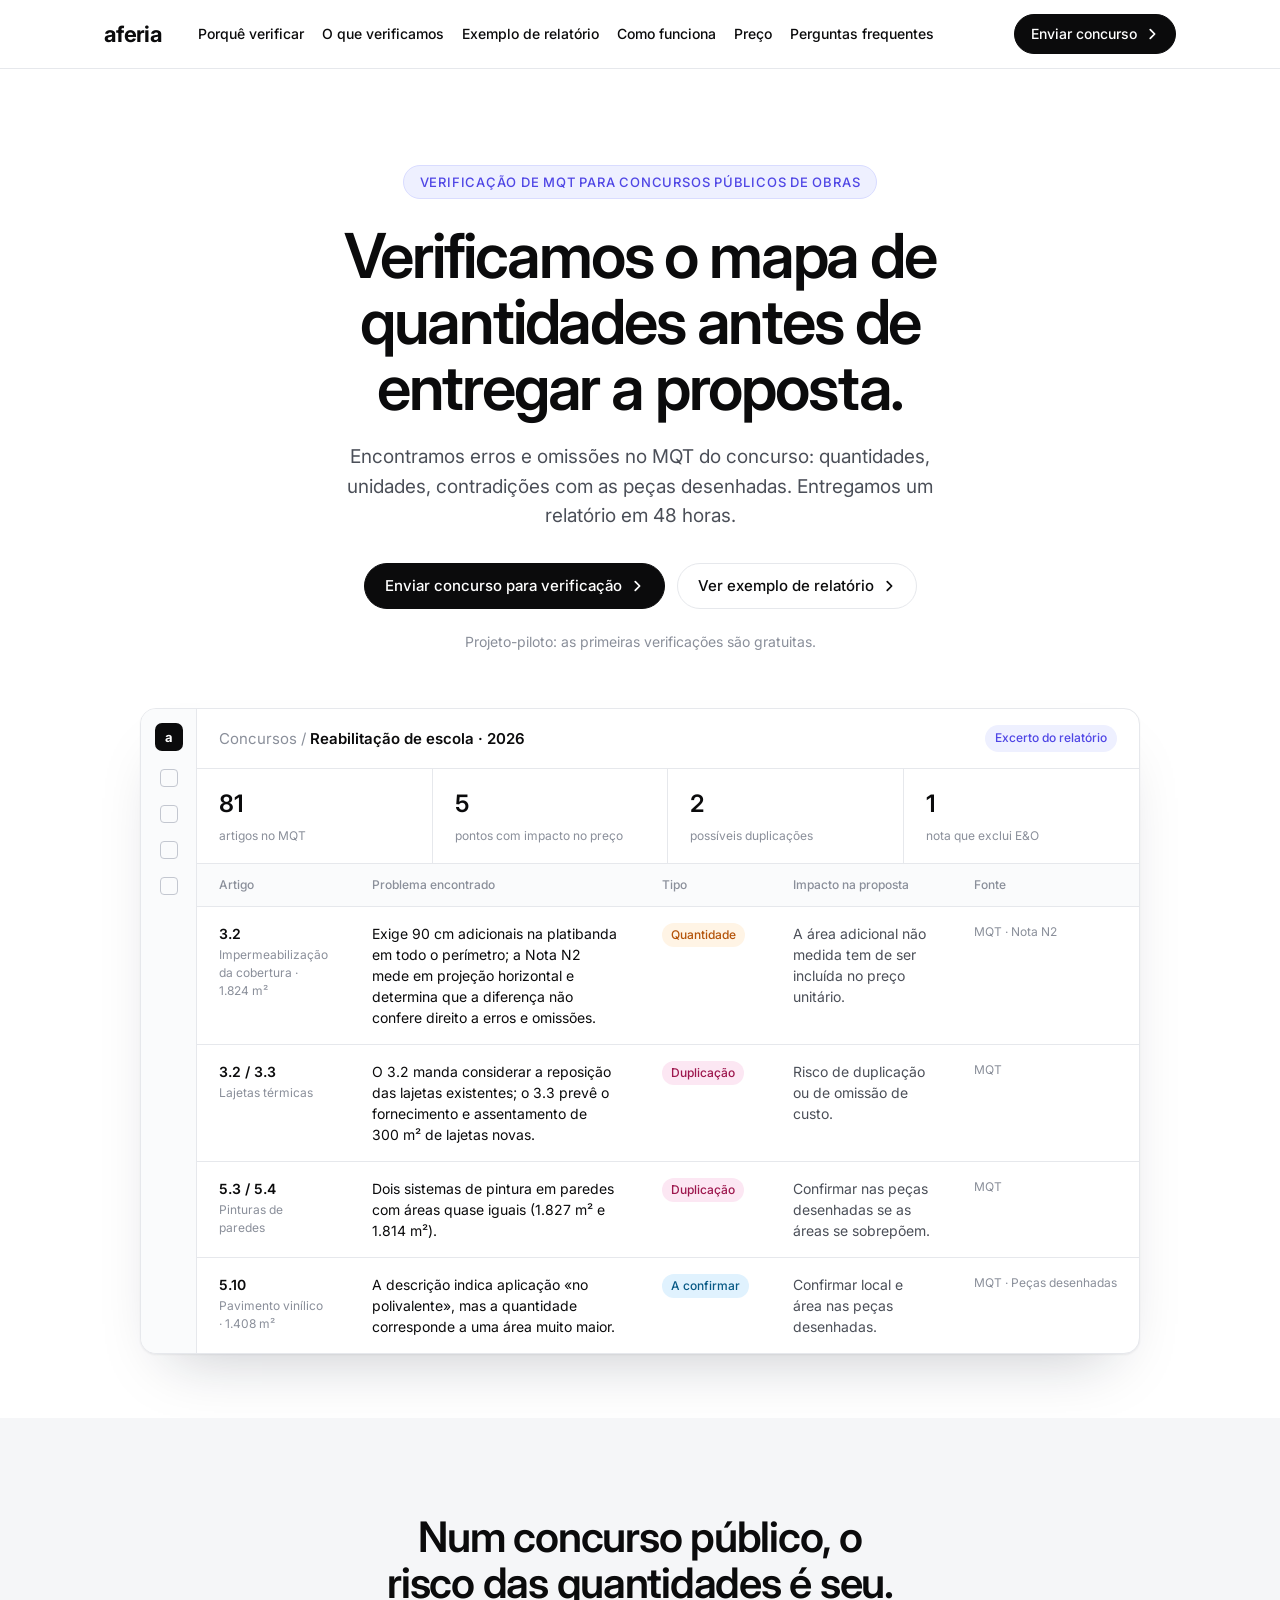
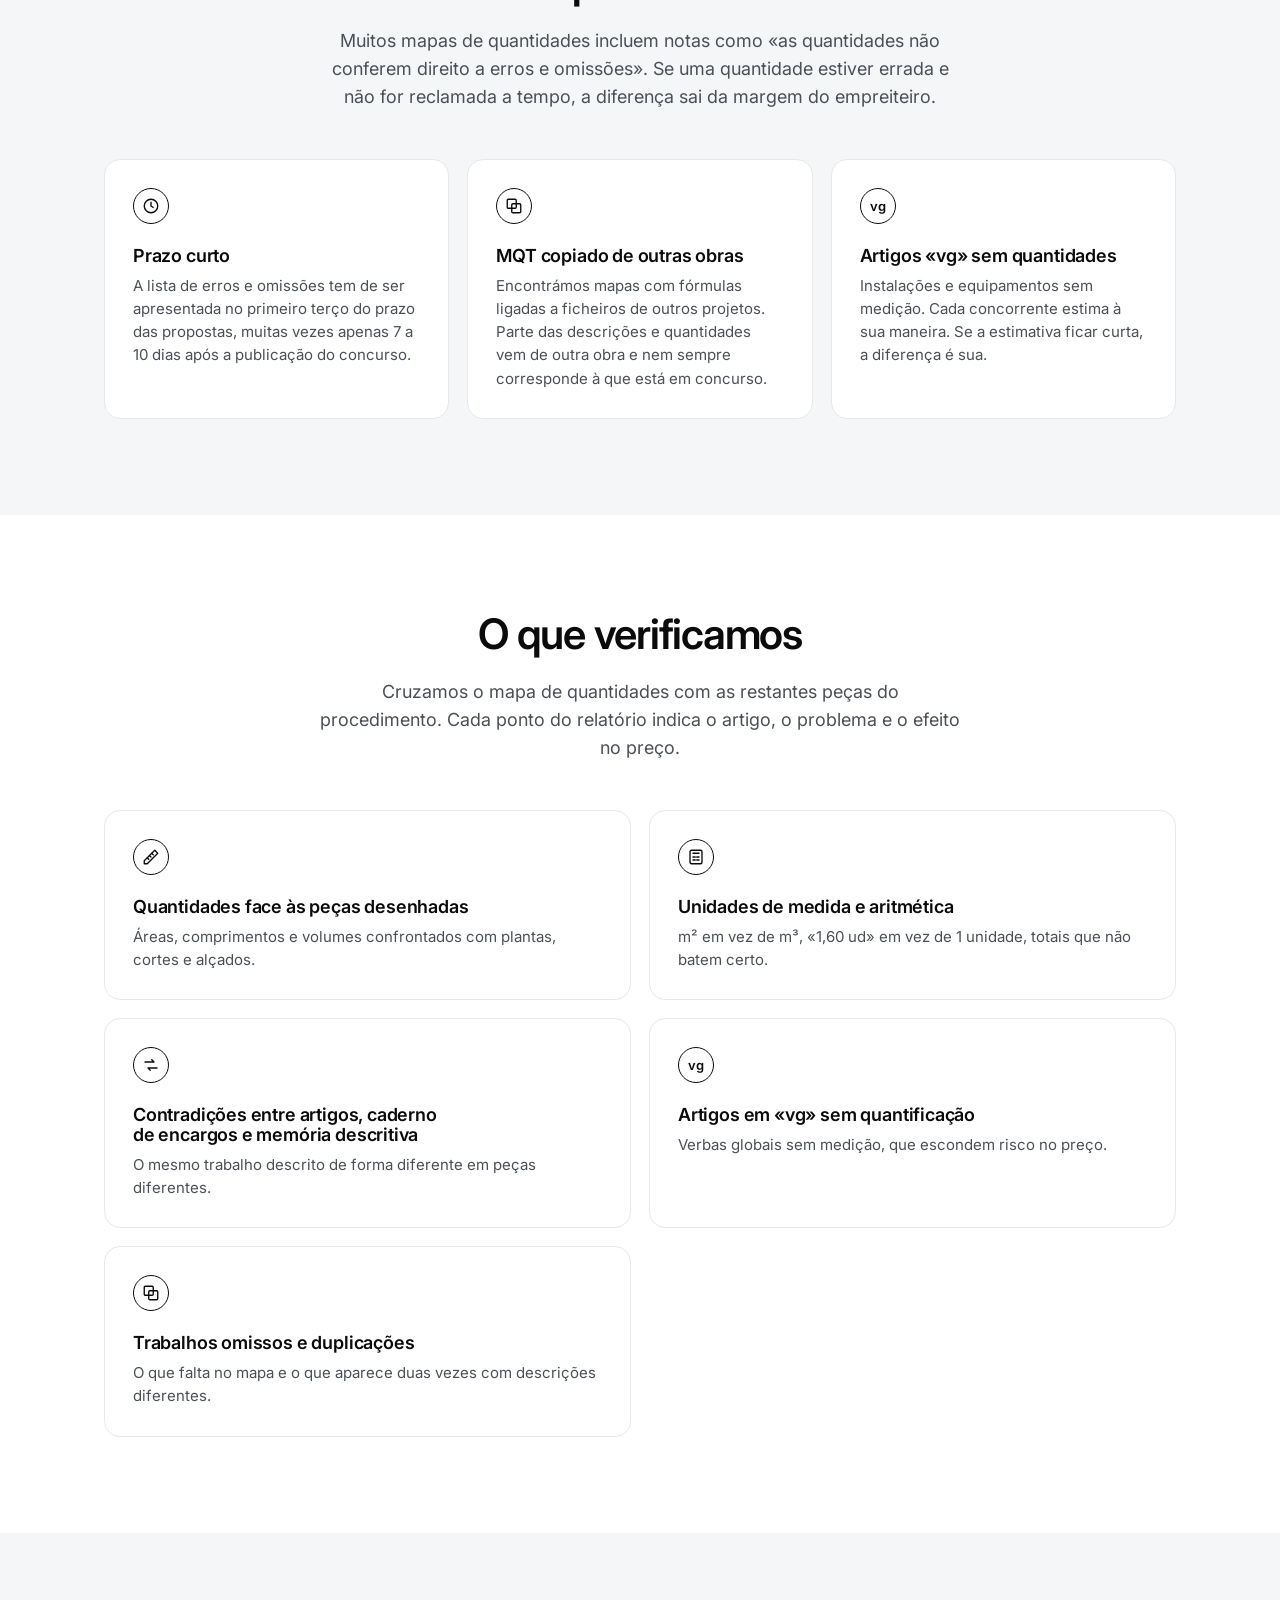
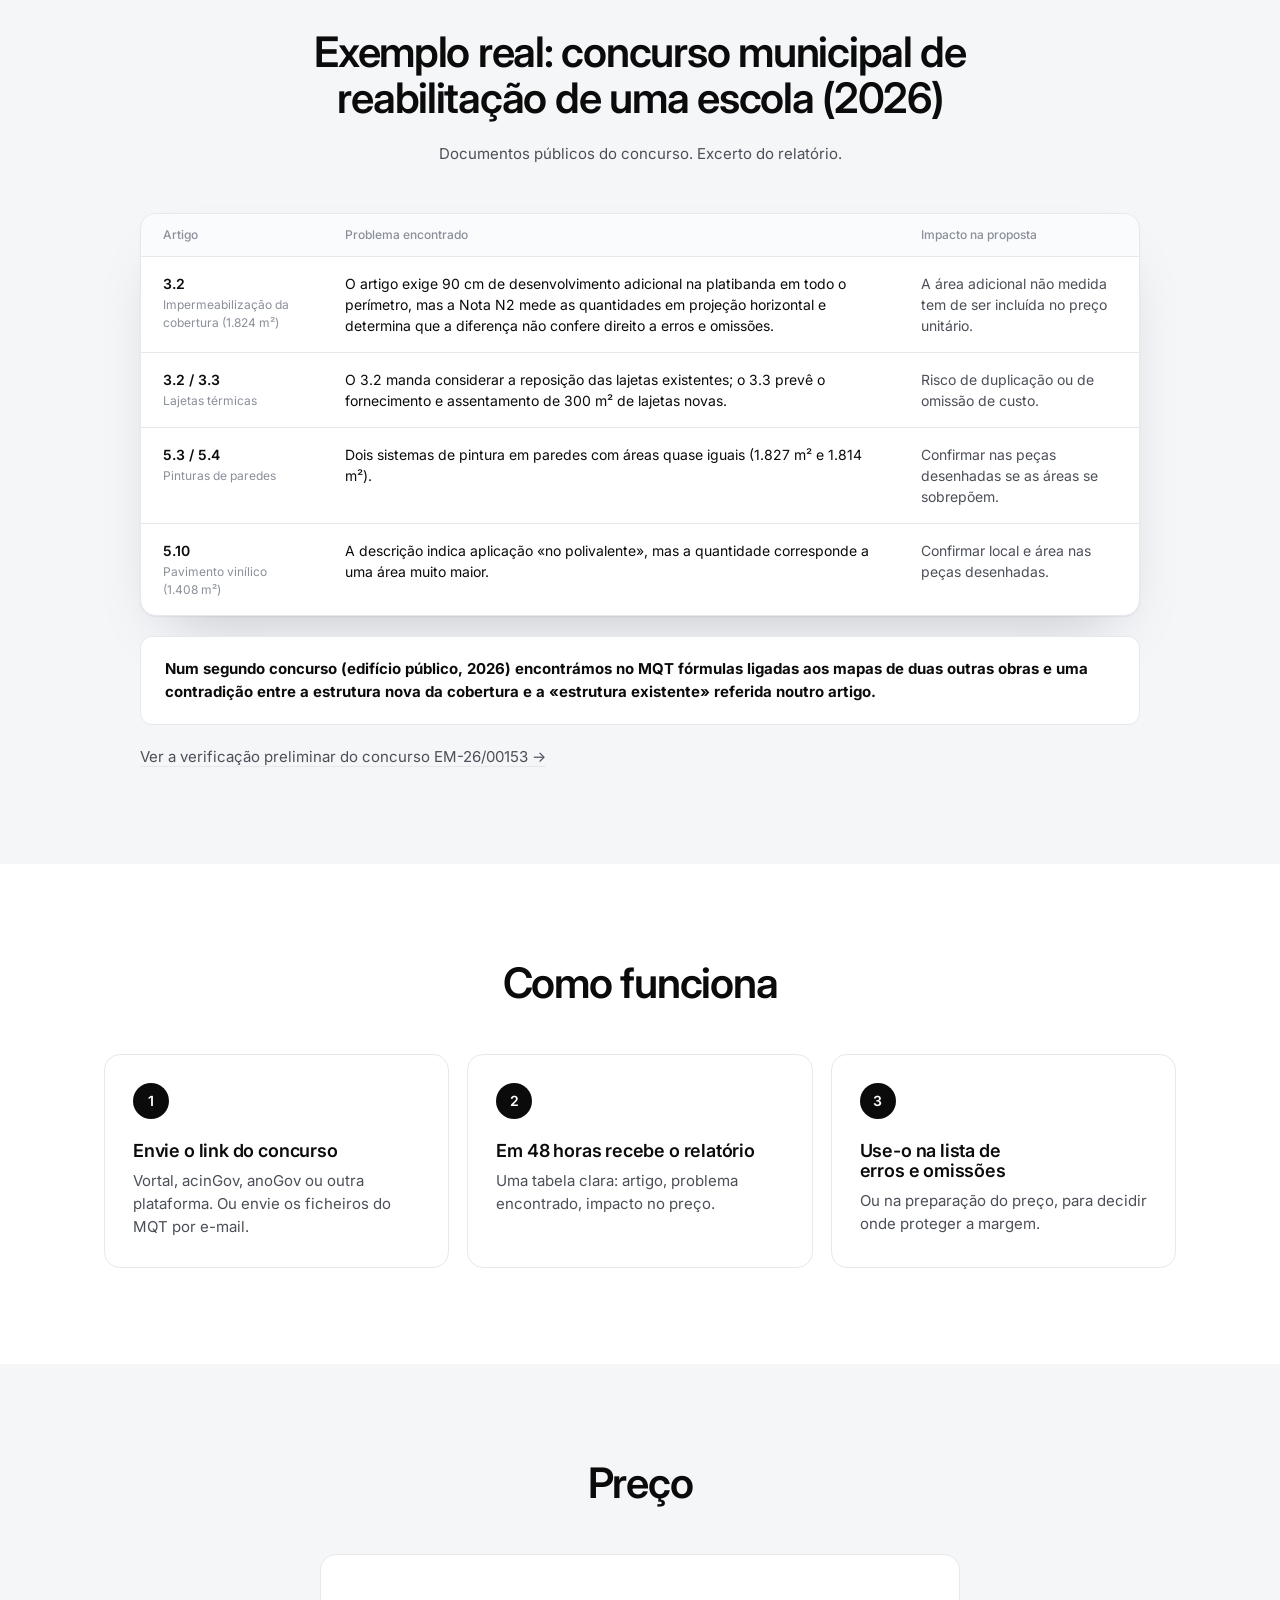
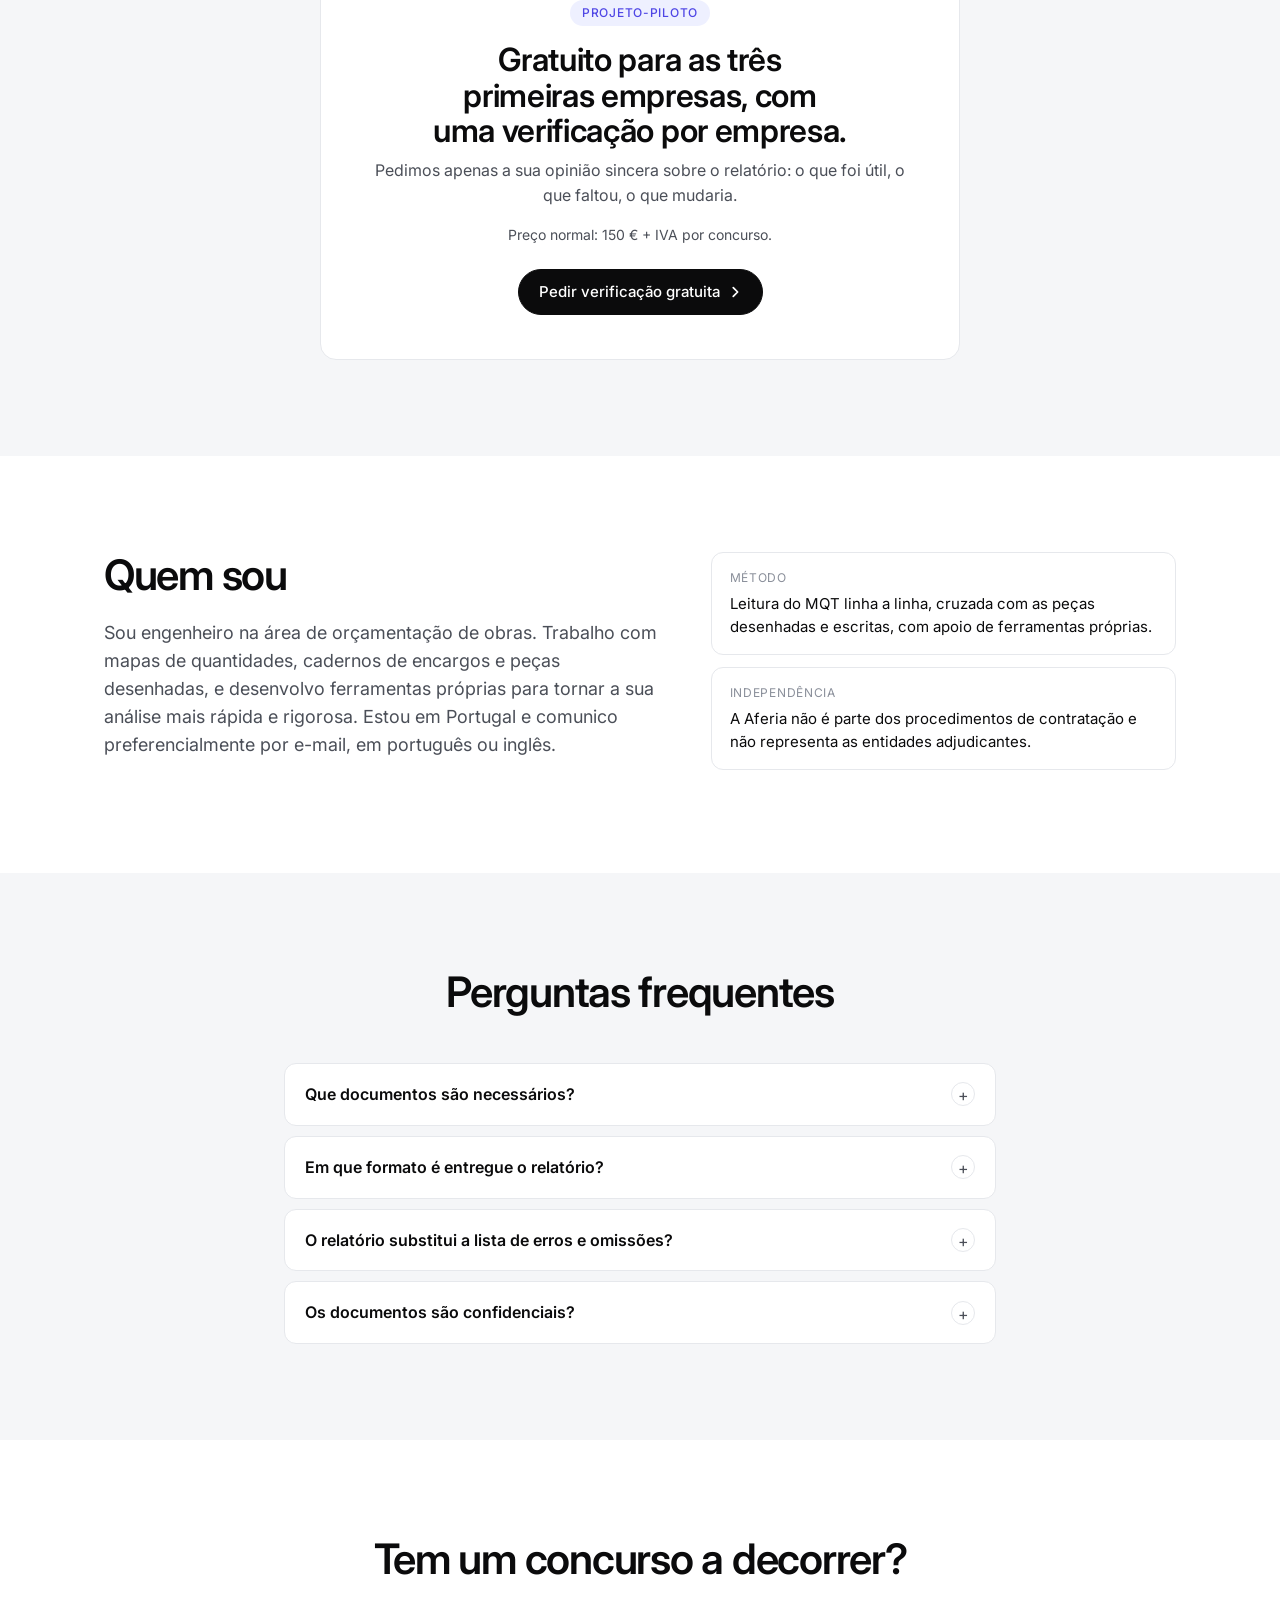
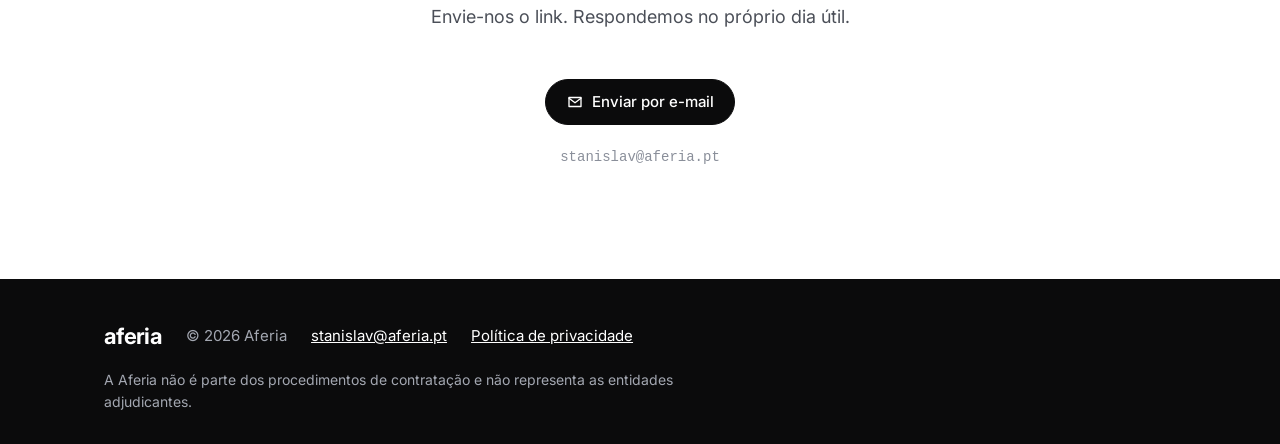
==== index.html @ f6d004cd "«Quem sou»: texto na primeira pessoa, cartão «Comunicação» removido Co-Authored-By: Claude Fable 5.1" ====
<!DOCTYPE html>
<html lang="pt-PT">
<head>
  <meta charset="utf-8">
  <meta name="viewport" content="width=device-width, initial-scale=1">
  <title>Aferia — Verificação do mapa de quantidades em concursos públicos</title>
  <meta name="description" content="Verificamos o mapa de quantidades (MQT) de concursos públicos de obras antes da entrega da proposta. Erros e omissões, unidades, contradições com as peças desenhadas. Relatório em 48 horas.">
  <link rel="canonical" href="https://aferia.pt/">

  <meta property="og:type" content="website">
  <meta property="og:locale" content="pt_PT">
  <meta property="og:site_name" content="Aferia">
  <meta property="og:url" content="https://aferia.pt/">
  <meta property="og:title" content="Verificamos o mapa de quantidades antes de entregar a proposta">
  <meta property="og:description" content="Erros e omissões no MQT do concurso: quantidades, unidades, contradições com as peças desenhadas. Relatório em 48 horas.">
  <meta property="og:image" content="https://aferia.pt/assets/og.png">
  <meta property="og:image:width" content="1200">
  <meta property="og:image:height" content="630">
  <meta name="twitter:card" content="summary_large_image">

  <meta name="theme-color" content="#ffffff">
  <link rel="icon" href="/assets/favicon.svg" type="image/svg+xml">
  <link rel="apple-touch-icon" href="/assets/apple-touch-icon.png">

  <link rel="preconnect" href="https://fonts.googleapis.com">
  <link rel="preconnect" href="https://fonts.gstatic.com" crossorigin>
  <link rel="stylesheet" href="https://fonts.googleapis.com/css2?family=Inter:wght@400;500;600;700&display=swap">
  <link rel="stylesheet" href="/assets/styles.css">

  <script type="application/ld+json">
  {
    "@context": "https://schema.org",
    "@type": "ProfessionalService",
    "name": "Aferia",
    "url": "https://aferia.pt/",
    "email": "stanislav@aferia.pt",
    "description": "Verificação de mapas de quantidades (MQT) em concursos públicos de obras: erros e omissões, unidades, contradições com as peças desenhadas.",
    "areaServed": { "@type": "Country", "name": "Portugal" },
    "availableLanguage": ["pt-PT", "en"],
    "serviceType": "Verificação de mapas de quantidades para concursos públicos",
    "knowsAbout": ["Mapa de quantidades de trabalho", "Erros e omissões", "Concursos públicos de obras", "Orçamentação de obras"]
  }
  </script>
</head>
<body>
  <a class="skip-link" href="#conteudo">Saltar para o conteúdo</a>

  <!-- ========================================================= Header -->
  <header class="header">
    <div class="container header__inner">
      <a class="brand" href="/" aria-label="Aferia, página inicial">aferia</a>

      <nav class="nav" aria-label="Navegação principal">
        <a href="#problema">Porquê verificar</a>
        <a href="#verificamos">O que verificamos</a>
        <a href="#exemplo">Exemplo de relatório</a>
        <a href="#como-funciona">Como funciona</a>
        <a href="#preco">Preço</a>
        <a href="#faq">Perguntas frequentes</a>
      </nav>

      <div class="header__spacer"></div>

      <a class="pill pill--dark pill--sm pill--header" href="#contacto">Enviar concurso
        <svg viewBox="0 0 16 16" fill="none" stroke="currentColor" stroke-width="2" stroke-linecap="round" stroke-linejoin="round" aria-hidden="true"><path d="M6 3l5 5-5 5"/></svg>
      </a>
      <button class="nav-toggle" type="button" aria-expanded="false" aria-controls="mobile-menu" aria-label="Abrir menu">
        <svg class="icon-menu" viewBox="0 0 24 24" fill="none" stroke="currentColor" stroke-width="2" stroke-linecap="round" aria-hidden="true"><path d="M4 7h16M4 12h16M4 17h16"/></svg>
        <svg class="icon-close" viewBox="0 0 24 24" fill="none" stroke="currentColor" stroke-width="2" stroke-linecap="round" aria-hidden="true"><path d="M6 6l12 12M18 6L6 18"/></svg>
      </button>
    </div>

    <div class="mobile-menu" id="mobile-menu" hidden>
      <div class="container">
        <ul>
          <li><a href="#problema">Porquê verificar</a></li>
          <li><a href="#verificamos">O que verificamos</a></li>
          <li><a href="#exemplo">Exemplo de relatório</a></li>
          <li><a href="#como-funciona">Como funciona</a></li>
          <li><a href="#preco">Preço</a></li>
          <li><a href="#faq">Perguntas frequentes</a></li>
        </ul>
        <a class="pill pill--dark" href="#contacto">Enviar concurso</a>
      </div>
    </div>
  </header>

  <main id="conteudo">

    <!-- ========================================================= Hero -->
    <section class="hero">
      <div class="container">
        <span class="eyebrow">Verificação de MQT para concursos públicos de obras</span>
        <h1>Verificamos o mapa de quantidades antes de entregar a proposta.</h1>
        <p class="lead">Encontramos erros e omissões no MQT do concurso: quantidades, unidades, contradições com as peças desenhadas. Entregamos um relatório em 48 horas.</p>

        <div class="ctas ctas--center">
          <a class="pill pill--dark" href="mailto:stanislav@aferia.pt?subject=Verifica%C3%A7%C3%A3o%20de%20MQT&amp;body=Link%20do%20concurso%3A%20%0D%0APlataforma%3A%20%0D%0APrazo%20das%20propostas%3A%20">Enviar concurso para verificação
            <svg viewBox="0 0 16 16" fill="none" stroke="currentColor" stroke-width="2" stroke-linecap="round" stroke-linejoin="round" aria-hidden="true"><path d="M6 3l5 5-5 5"/></svg>
          </a>
          <a class="pill" href="#exemplo">Ver exemplo de relatório
            <svg viewBox="0 0 16 16" fill="none" stroke="currentColor" stroke-width="2" stroke-linecap="round" stroke-linejoin="round" aria-hidden="true"><path d="M6 3l5 5-5 5"/></svg>
          </a>
        </div>
        <p class="hero__note">Projeto-piloto: as primeiras verificações são gratuitas.</p>

        <figure class="shot" aria-label="Excerto de um relatório de verificação">
          <div class="app">
            <div class="app__side" aria-hidden="true"><span class="v">a</span><i></i><i></i><i></i><i></i></div>
            <div class="app__main">
              <div class="app__top">
                <span class="crumb">Concursos / <b>Reabilitação de escola · 2026</b></span>
                <span class="chip">Excerto do relatório</span>
              </div>
              <div class="kpis">
                <div><b>81</b><span>artigos no MQT</span></div>
                <div><b>5</b><span>pontos com impacto no preço</span></div>
                <div><b>2</b><span>possíveis duplicações</span></div>
                <div><b>1</b><span>nota que exclui E&amp;O</span></div>
              </div>
              <table class="findings">
                <thead>
                  <tr><th scope="col">Artigo</th><th scope="col">Problema encontrado</th><th scope="col">Tipo</th><th scope="col">Impacto na proposta</th><th scope="col">Fonte</th></tr>
                </thead>
                <tbody>
                  <tr>
                    <td class="art" data-label="Artigo">3.2<small>Impermeabilização da cobertura · 1.824 m²</small></td>
                    <td data-label="Problema encontrado">Exige 90 cm adicionais na platibanda em todo o perímetro; a Nota N2 mede em projeção horizontal e determina que a diferença não confere direito a erros e omissões.</td>
                    <td data-label="Tipo"><span class="tag">Quantidade</span></td>
                    <td class="impact" data-label="Impacto na proposta">A área adicional não medida tem de ser incluída no preço unitário.</td>
                    <td class="src" data-label="Fonte">MQT · Nota N2</td>
                  </tr>
                  <tr>
                    <td class="art" data-label="Artigo">3.2 / 3.3<small>Lajetas térmicas</small></td>
                    <td data-label="Problema encontrado">O 3.2 manda considerar a reposição das lajetas existentes; o 3.3 prevê o fornecimento e assentamento de 300 m² de lajetas novas.</td>
                    <td data-label="Tipo"><span class="tag tag--dup">Duplicação</span></td>
                    <td class="impact" data-label="Impacto na proposta">Risco de duplicação ou de omissão de custo.</td>
                    <td class="src" data-label="Fonte">MQT</td>
                  </tr>
                  <tr>
                    <td class="art" data-label="Artigo">5.3 / 5.4<small>Pinturas de paredes</small></td>
                    <td data-label="Problema encontrado">Dois sistemas de pintura em paredes com áreas quase iguais (1.827 m² e 1.814 m²).</td>
                    <td data-label="Tipo"><span class="tag tag--dup">Duplicação</span></td>
                    <td class="impact" data-label="Impacto na proposta">Confirmar nas peças desenhadas se as áreas se sobrepõem.</td>
                    <td class="src" data-label="Fonte">MQT</td>
                  </tr>
                  <tr>
                    <td class="art" data-label="Artigo">5.10<small>Pavimento vinílico · 1.408 m²</small></td>
                    <td data-label="Problema encontrado">A descrição indica aplicação «no polivalente», mas a quantidade corresponde a uma área muito maior.</td>
                    <td data-label="Tipo"><span class="tag tag--chk">A confirmar</span></td>
                    <td class="impact" data-label="Impacto na proposta">Confirmar local e área nas peças desenhadas.</td>
                    <td class="src" data-label="Fonte">MQT · Peças desenhadas</td>
                  </tr>
                </tbody>
              </table>
            </div>
          </div>
        </figure>
      </div>
    </section>

    <!-- ========================================================= Problema -->
    <section class="section section--grey" id="problema">
      <div class="container">
        <div class="section__head">
          <h2>Num concurso público, o risco das quantidades é seu.</h2>
          <p class="lead">Muitos mapas de quantidades incluem notas como «as quantidades não conferem direito a erros e omissões». Se uma quantidade estiver errada e não for reclamada a tempo, a diferença sai da margem do empreiteiro.</p>
        </div>

        <div class="cards cards--3">
          <article class="card">
            <div class="card__icon" aria-hidden="true"><svg viewBox="0 0 24 24" fill="none" stroke="currentColor" stroke-width="1.8" stroke-linecap="round" stroke-linejoin="round"><circle cx="12" cy="12" r="9"/><path d="M12 7v5l3 2"/></svg></div>
            <h3>Prazo curto</h3>
            <p>A lista de erros e omissões tem de ser apresentada no primeiro terço do prazo das propostas, muitas vezes apenas 7 a 10 dias após a publicação do concurso.</p>
          </article>
          <article class="card">
            <div class="card__icon" aria-hidden="true"><svg viewBox="0 0 24 24" fill="none" stroke="currentColor" stroke-width="1.8" stroke-linecap="round" stroke-linejoin="round"><rect x="3" y="3" width="12" height="12" rx="1.5"/><rect x="9" y="9" width="12" height="12" rx="1.5"/></svg></div>
            <h3>MQT copiado de outras obras</h3>
            <p>Encontrámos mapas com fórmulas ligadas a ficheiros de outros projetos. Parte das descrições e quantidades vem de outra obra e nem sempre corresponde à que está em concurso.</p>
          </article>
          <article class="card">
            <div class="card__icon" aria-hidden="true">vg</div>
            <h3>Artigos «vg» sem quantidades</h3>
            <p>Instalações e equipamentos sem medição. Cada concorrente estima à sua maneira. Se a estimativa ficar curta, a diferença é sua.</p>
          </article>
        </div>
      </div>
    </section>

    <!-- ========================================================= O que verificamos -->
    <section class="section" id="verificamos">
      <div class="container">
        <div class="section__head">
          <h2>O que verificamos</h2>
          <p class="lead">Cruzamos o mapa de quantidades com as restantes peças do procedimento. Cada ponto do relatório indica o artigo, o problema e o efeito no preço.</p>
        </div>

        <div class="cards cards--2">
          <article class="card">
            <div class="card__icon" aria-hidden="true"><svg viewBox="0 0 24 24" fill="none" stroke="currentColor" stroke-width="1.8" stroke-linecap="round" stroke-linejoin="round"><path d="M3 17 17 3l4 4L7 21H3z"/><path d="m7 13 2 2M10 10l2 2M13 7l2 2"/></svg></div>
            <h3>Quantidades face às peças desenhadas</h3>
            <p>Áreas, comprimentos e volumes confrontados com plantas, cortes e alçados.</p>
          </article>
          <article class="card">
            <div class="card__icon" aria-hidden="true"><svg viewBox="0 0 24 24" fill="none" stroke="currentColor" stroke-width="1.8" stroke-linecap="round" stroke-linejoin="round"><rect x="4" y="3" width="16" height="18" rx="2"/><path d="M8 7h8M8 12h3M13 12h3M8 16h3M13 16h3"/></svg></div>
            <h3>Unidades de medida e aritmética</h3>
            <p>m² em vez de m³, «1,60 ud» em vez de 1 unidade, totais que não batem certo.</p>
          </article>
          <article class="card">
            <div class="card__icon" aria-hidden="true"><svg viewBox="0 0 24 24" fill="none" stroke="currentColor" stroke-width="1.8" stroke-linecap="round" stroke-linejoin="round"><path d="M4 8h12l-3-3M20 16H8l3 3"/></svg></div>
            <h3>Contradições entre artigos, caderno de encargos e memória descritiva</h3>
            <p>O mesmo trabalho descrito de forma diferente em peças diferentes.</p>
          </article>
          <article class="card">
            <div class="card__icon" aria-hidden="true">vg</div>
            <h3>Artigos em «vg» sem quantificação</h3>
            <p>Verbas globais sem medição, que escondem risco no preço.</p>
          </article>
          <article class="card">
            <div class="card__icon" aria-hidden="true"><svg viewBox="0 0 24 24" fill="none" stroke="currentColor" stroke-width="1.8" stroke-linecap="round" stroke-linejoin="round"><rect x="3" y="3" width="12" height="12" rx="1.5"/><rect x="9" y="9" width="12" height="12" rx="1.5"/></svg></div>
            <h3>Trabalhos omissos e duplicações</h3>
            <p>O que falta no mapa e o que aparece duas vezes com descrições diferentes.</p>
          </article>
        </div>
      </div>
    </section>

    <!-- ========================================================= Exemplo -->
    <section class="section section--grey" id="exemplo">
      <div class="container">
        <div class="section__head">
          <h2>Exemplo real: concurso municipal de reabilitação de uma escola (2026)</h2>
          <p class="small muted">Documentos públicos do concurso. Excerto do relatório.</p>
        </div>

        <div class="shot shot--plain">
          <table class="findings">
            <thead>
              <tr>
                <th scope="col">Artigo</th>
                <th scope="col">Problema encontrado</th>
                <th scope="col">Impacto na proposta</th>
              </tr>
            </thead>
            <tbody>
              <tr>
                <td class="art" data-label="Artigo">3.2<small>Impermeabilização da cobertura (1.824 m²)</small></td>
                <td data-label="Problema encontrado">O artigo exige 90 cm de desenvolvimento adicional na platibanda em todo o perímetro, mas a Nota N2 mede as quantidades em projeção horizontal e determina que a diferença não confere direito a erros e omissões.</td>
                <td class="impact" data-label="Impacto na proposta">A área adicional não medida tem de ser incluída no preço unitário.</td>
              </tr>
              <tr>
                <td class="art" data-label="Artigo">3.2 / 3.3<small>Lajetas térmicas</small></td>
                <td data-label="Problema encontrado">O 3.2 manda considerar a reposição das lajetas existentes; o 3.3 prevê o fornecimento e assentamento de 300 m² de lajetas novas.</td>
                <td class="impact" data-label="Impacto na proposta">Risco de duplicação ou de omissão de custo.</td>
              </tr>
              <tr>
                <td class="art" data-label="Artigo">5.3 / 5.4<small>Pinturas de paredes</small></td>
                <td data-label="Problema encontrado">Dois sistemas de pintura em paredes com áreas quase iguais (1.827 m² e 1.814 m²).</td>
                <td class="impact" data-label="Impacto na proposta">Confirmar nas peças desenhadas se as áreas se sobrepõem.</td>
              </tr>
              <tr>
                <td class="art" data-label="Artigo">5.10<small>Pavimento vinílico (1.408 m²)</small></td>
                <td data-label="Problema encontrado">A descrição indica aplicação «no polivalente», mas a quantidade corresponde a uma área muito maior.</td>
                <td class="impact" data-label="Impacto na proposta">Confirmar local e área nas peças desenhadas.</td>
              </tr>
            </tbody>
          </table>
        </div>

        <div class="callout">
          <p><b>Num segundo concurso (edifício público, 2026) encontrámos no MQT fórmulas ligadas aos mapas de duas outras obras e uma contradição entre a estrutura nova da cobertura e a «estrutura existente» referida noutro artigo.</b></p>
        </div>
        <p class="exemplo__more"><a href="/concursos/casal-de-cotao/">Ver a verificação preliminar do concurso EM-26/00153 →</a></p>
      </div>
    </section>

    <!-- ========================================================= Como funciona -->
    <section class="section" id="como-funciona">
      <div class="container">
        <div class="section__head">
          <h2>Como funciona</h2>
        </div>

        <ol class="cards cards--3" style="list-style:none;margin:0;padding:0">
          <li class="card">
            <span class="card__num">1</span>
            <h3>Envie o link do concurso</h3>
            <p>Vortal, acinGov, anoGov ou outra plataforma. Ou envie os ficheiros do MQT por e-mail.</p>
          </li>
          <li class="card">
            <span class="card__num">2</span>
            <h3>Em 48 horas recebe o relatório</h3>
            <p>Uma tabela clara: artigo, problema encontrado, impacto no preço.</p>
          </li>
          <li class="card">
            <span class="card__num">3</span>
            <h3>Use-o na lista de erros e omissões</h3>
            <p>Ou na preparação do preço, para decidir onde proteger a margem.</p>
          </li>
        </ol>
      </div>
    </section>

    <!-- ========================================================= Preço -->
    <section class="section section--grey" id="preco">
      <div class="container">
        <div class="section__head">
          <h2>Preço</h2>
        </div>

        <div class="price">
          <span class="price__badge">Projeto-piloto</span>
          <h3>Gratuito para as três primeiras empresas, com uma verificação por empresa.</h3>
          <p>Pedimos apenas a sua opinião sincera sobre o relatório: o que foi útil, o que faltou, o que mudaria.</p>
          <p class="fine">Preço normal: 150 € + IVA por concurso.</p>
          <div class="ctas ctas--center">
            <a class="pill pill--dark" href="mailto:stanislav@aferia.pt?subject=Verifica%C3%A7%C3%A3o%20de%20MQT%20%E2%80%94%20projeto-piloto">Pedir verificação gratuita
              <svg viewBox="0 0 16 16" fill="none" stroke="currentColor" stroke-width="2" stroke-linecap="round" stroke-linejoin="round" aria-hidden="true"><path d="M6 3l5 5-5 5"/></svg>
            </a>
          </div>
        </div>
      </div>
    </section>

    <!-- ========================================================= Quem sou -->
    <section class="section" id="quem-somos">
      <div class="container about">
        <div>
          <h2>Quem sou</h2>
          <p class="lead">Sou engenheiro na área de orçamentação de obras. Trabalho com mapas de quantidades, cadernos de encargos e peças desenhadas, e desenvolvo ferramentas próprias para tornar a sua análise mais rápida e rigorosa. Estou em Portugal e comunico preferencialmente por e-mail, em português ou inglês.</p>
        </div>
        <div class="about__facts">
          <div class="fact">
            <span class="fact__label">Método</span>
            <p>Leitura do MQT linha a linha, cruzada com as peças desenhadas e escritas, com apoio de ferramentas próprias.</p>
          </div>
          <div class="fact">
            <span class="fact__label">Independência</span>
            <p>A Aferia não é parte dos procedimentos de contratação e não representa as entidades adjudicantes.</p>
          </div>
        </div>
      </div>
    </section>

    <!-- ========================================================= FAQ -->
    <section class="section section--grey" id="faq">
      <div class="container container--narrow">
        <div class="section__head">
          <h2>Perguntas frequentes</h2>
        </div>

        <div class="faq">
          <details>
            <summary>Que documentos são necessários?</summary>
            <div><p>Basta o link do concurso na plataforma (Vortal, acinGov, anoGov ou outra). Se preferir, envie os ficheiros: o mapa de quantidades e, sempre que possível, as peças desenhadas, o caderno de encargos e a memória descritiva.</p></div>
          </details>
          <details>
            <summary>Em que formato é entregue o relatório?</summary>
            <div><p>Uma tabela com três colunas (artigo, problema encontrado, impacto na proposta), enviada por e-mail. Pode ser usada diretamente na preparação da lista de erros e omissões.</p></div>
          </details>
          <details>
            <summary>O relatório substitui a lista de erros e omissões?</summary>
            <div><p>Não. O relatório identifica os pontos a reclamar e o seu efeito no preço. A redação e a apresentação da lista na plataforma, dentro do prazo do Programa do Concurso, continuam a cargo do concorrente.</p></div>
          </details>
          <details>
            <summary>Os documentos são confidenciais?</summary>
            <div><p>Os ficheiros e as mensagens recebidas são usados apenas para a análise pedida e não são partilhados com terceiros. Os detalhes estão na <a href="/privacidade/">política de privacidade</a>.</p></div>
          </details>
        </div>
      </div>
    </section>

    <!-- ========================================================= Contacto -->
    <section class="section contact" id="contacto">
      <div class="container">
        <div class="section__head">
          <h2>Tem um concurso a decorrer?</h2>
          <p class="lead">Envie-nos o link. Respondemos no próprio dia útil.</p>
        </div>

        <div class="ctas ctas--center">
          <a class="pill pill--dark" href="mailto:stanislav@aferia.pt?subject=Verifica%C3%A7%C3%A3o%20de%20MQT">
            <svg viewBox="0 0 24 24" fill="none" stroke="currentColor" stroke-width="1.8" stroke-linecap="round" stroke-linejoin="round" aria-hidden="true" style="width:18px;height:18px"><path d="M4 6h16v12H4z"/><path d="m4 7 8 6 8-6"/></svg>
            Enviar por e-mail
          </a>
        </div>
        <p class="contact__meta fine"><span class="mono">stanislav@aferia.pt</span></p>
      </div>
    </section>
  </main>

  <!-- ========================================================= Footer -->
  <footer class="footer">
    <div class="container">
      <div class="footer__row">
        <a class="brand" href="/">aferia</a>
        <span>© 2026 Aferia</span>
        <a href="mailto:stanislav@aferia.pt">stanislav@aferia.pt</a>
        <a href="/privacidade/">Política de privacidade</a>
      </div>
      <p class="fine">A Aferia não é parte dos procedimentos de contratação e não representa as entidades adjudicantes.</p>
    </div>
  </footer>

  <script src="/assets/main.js" defer></script>
</body>
</html>
---- assets/styles.css ----
/* ==========================================================================
   Aferia — styles (Inter, white/grey sections, product-UI report card)
   Inter, centered hero, pill CTAs, product-UI shot cards, grey/white sections.
   ========================================================================== */

:root {
  --ink: #0b0b0c;
  --ink-2: #4b4f58;
  --ink-3: #8a8f9a;
  --line: #e6e8ec;
  --bg: #ffffff;
  --bg-2: #f5f6f8;
  --acc: #4f46e5;
  --acc-soft: #eef0ff;
  --acc-line: #d9dcff;
  --warn: #b45309;
  --warn-soft: #fff4e5;
  --dup: #9d174d;
  --dup-soft: #fce7f3;
  --chk: #075985;
  --chk-soft: #e0f2fe;

  --font: "Inter", system-ui, -apple-system, "Segoe UI", Roboto, sans-serif;
  --mono: ui-monospace, SFMono-Regular, Menlo, Consolas, monospace;

  --radius: 16px;
  --radius-sm: 10px;
  --container: 1120px;
  --gutter: 24px;
  --shadow: 0 30px 60px -30px rgba(15, 23, 42, 0.25), 0 1px 2px rgba(15, 23, 42, 0.06);
}

/* --------------------------------------------------------------------------
   Base
   -------------------------------------------------------------------------- */

*,
*::before,
*::after {
  box-sizing: border-box;
}

html {
  scroll-behavior: smooth;
  -webkit-text-size-adjust: 100%;
}

@media (prefers-reduced-motion: reduce) {
  html {
    scroll-behavior: auto;
  }
}

body {
  margin: 0;
  background: var(--bg);
  color: var(--ink);
  font-family: var(--font);
  font-size: 1rem;
  line-height: 1.55;
  -webkit-font-smoothing: antialiased;
  overflow-x: hidden;
}

img,
svg {
  display: block;
  max-width: 100%;
}

a {
  color: inherit;
}

p {
  margin: 0 0 1em;
}

h1,
h2,
h3 {
  margin: 0 0 0.5em;
  font-weight: 600;
  line-height: 1.1;
  letter-spacing: -0.03em;
  text-wrap: balance;
}

h1 {
  font-size: clamp(2.5rem, 1.6rem + 3.6vw, 3.875rem);
  line-height: 1.06;
  letter-spacing: -0.035em;
}

h2 {
  font-size: clamp(1.875rem, 1.3rem + 2vw, 2.625rem);
}

h3 {
  font-size: 1.125rem;
  letter-spacing: -0.01em;
}

.mono {
  font-family: var(--mono);
}

:focus-visible {
  outline: 2px solid var(--acc);
  outline-offset: 3px;
  border-radius: 4px;
}

.skip-link {
  position: absolute;
  top: -100px;
  left: 16px;
  z-index: 100;
  padding: 10px 14px;
  background: var(--ink);
  color: #fff;
  border-radius: 999px;
}
.skip-link:focus {
  top: 12px;
}

.container {
  width: 100%;
  max-width: var(--container);
  margin-inline: auto;
  padding-inline: var(--gutter);
}

.container--narrow {
  max-width: 760px;
}

/* --------------------------------------------------------------------------
   Pills (buttons)
   -------------------------------------------------------------------------- */

.pill {
  display: inline-flex;
  align-items: center;
  justify-content: center;
  gap: 8px;
  min-height: 46px;
  padding: 0 20px;
  border: 1px solid var(--line);
  border-radius: 999px;
  background: #fff;
  color: var(--ink);
  font: inherit;
  font-size: 0.9375rem;
  font-weight: 500;
  line-height: 1.2;
  text-decoration: none;
  cursor: pointer;
  white-space: nowrap;
  transition: background-color 0.15s, border-color 0.15s;
}
.pill:hover {
  border-color: var(--ink-3);
  background: var(--bg-2);
}
.pill svg {
  width: 14px;
  height: 14px;
  flex: none;
}
.pill--dark {
  background: var(--ink);
  border-color: var(--ink);
  color: #fff;
}
.pill--dark:hover {
  background: #26262a;
  border-color: #26262a;
}
.pill--sm {
  min-height: 40px;
  padding: 0 16px;
  font-size: 0.875rem;
}

.ctas {
  display: flex;
  flex-wrap: wrap;
  gap: 12px;
}
.ctas--center {
  justify-content: center;
}
@media (max-width: 559px) {
  .ctas .pill {
    flex: 1 1 100%;
    white-space: normal;
    text-align: center;
  }
}

/* --------------------------------------------------------------------------
   Header
   -------------------------------------------------------------------------- */

.header {
  position: sticky;
  top: 0;
  z-index: 50;
  background: rgba(255, 255, 255, 0.9);
  backdrop-filter: saturate(140%) blur(10px);
  -webkit-backdrop-filter: saturate(140%) blur(10px);
  border-bottom: 1px solid var(--line);
}

.header__inner {
  display: flex;
  align-items: center;
  gap: 36px;
  min-height: 68px;
}

.brand {
  font-weight: 700;
  font-size: 1.375rem;
  letter-spacing: -0.03em;
  text-decoration: none;
}

.nav {
  display: none;
  gap: 18px;
}
.nav a {
  color: var(--ink);
  text-decoration: none;
  font-size: 0.875rem;
  font-weight: 500;
  white-space: nowrap;
}
.nav a:hover {
  color: var(--ink-2);
}

.header__spacer {
  flex: 1;
}

.header .pill--header {
  display: none;
}

.nav-toggle {
  display: inline-flex;
  align-items: center;
  justify-content: center;
  width: 44px;
  height: 44px;
  border: 1px solid var(--line);
  border-radius: 999px;
  background: #fff;
  color: var(--ink);
  cursor: pointer;
}
.nav-toggle svg {
  width: 22px;
  height: 22px;
}
.nav-toggle .icon-close {
  display: none;
}
.nav-toggle[aria-expanded="true"] .icon-menu {
  display: none;
}
.nav-toggle[aria-expanded="true"] .icon-close {
  display: block;
}

/* Desktop nav from 1140px: the six labels need ~720px beside the logo and CTA */
@media (min-width: 1140px) {
  .nav {
    display: flex;
  }
  .nav-toggle {
    display: none;
  }
  .header .pill--header {
    display: inline-flex;
  }
}

.mobile-menu {
  display: none;
  border-top: 1px solid var(--line);
  background: #fff;
}
.mobile-menu.is-open {
  display: block;
}
.mobile-menu ul {
  list-style: none;
  margin: 0;
  padding: 8px 0 16px;
}
.mobile-menu a:not(.pill) {
  display: block;
  padding: 12px 0;
  font-size: 1.0625rem;
  font-weight: 500;
  text-decoration: none;
  border-bottom: 1px solid var(--line);
}
.mobile-menu .pill {
  width: 100%;
  margin-top: 16px;
}
@media (min-width: 1140px) {
  .mobile-menu {
    display: none !important;
  }
}

/* --------------------------------------------------------------------------
   Sections
   -------------------------------------------------------------------------- */

.section {
  padding-block: clamp(64px, 4rem + 3vw, 96px);
}
.section--grey {
  background: var(--bg-2);
}

.section__head {
  max-width: 720px;
  margin: 0 auto clamp(32px, 2rem + 1.5vw, 48px);
  text-align: center;
}
.section__head .lead {
  margin-inline: auto;
}

.eyebrow {
  display: inline-block;
  margin-bottom: 24px;
  padding: 6px 16px;
  border: 1px solid var(--acc-line);
  border-radius: 999px;
  background: var(--acc-soft);
  color: var(--acc);
  font-size: 0.8125rem;
  font-weight: 500;
  letter-spacing: 0.06em;
  text-transform: uppercase;
}

.lead {
  font-size: 1.125rem;
  color: var(--ink-2);
  max-width: 640px;
}

.muted {
  color: var(--ink-2);
}
.small {
  font-size: 0.9375rem;
}
.fine {
  font-size: 0.875rem;
  color: var(--ink-3);
}

/* --------------------------------------------------------------------------
   Hero
   -------------------------------------------------------------------------- */

.hero {
  padding: clamp(56px, 3rem + 4vw, 96px) 0 64px;
  text-align: center;
}
.hero h1 {
  max-width: 16ch;
  margin: 0 auto 22px;
}
.hero .lead {
  margin: 0 auto 32px;
  font-size: 1.1875rem;
}
.hero__note {
  margin-top: 22px;
  font-size: 0.875rem;
  color: var(--ink-3);
}

/* --------------------------------------------------------------------------
   Shot (product-UI card)
   -------------------------------------------------------------------------- */

.shot {
  margin: 56px auto 0;
  max-width: 1000px;
  background: #fff;
  border: 1px solid var(--line);
  border-radius: var(--radius);
  box-shadow: var(--shadow);
  overflow: hidden;
  text-align: left;
}

.app {
  display: grid;
  grid-template-columns: 56px minmax(0, 1fr);
}
.app__side {
  border-right: 1px solid var(--line);
  background: #fafbfc;
  padding: 14px 0;
  display: flex;
  flex-direction: column;
  align-items: center;
  gap: 18px;
}
.app__side .v {
  width: 28px;
  height: 28px;
  border-radius: 7px;
  background: var(--ink);
  color: #fff;
  font-weight: 700;
  font-size: 0.8125rem;
  display: grid;
  place-items: center;
}
.app__side i {
  width: 18px;
  height: 18px;
  border: 1.5px solid #c3c7d0;
  border-radius: 4px;
  display: block;
}
.app__main {
  min-width: 0;
}

.app__top {
  display: flex;
  align-items: center;
  justify-content: space-between;
  gap: 12px;
  padding: 16px 22px;
  border-bottom: 1px solid var(--line);
}
.crumb {
  font-size: 0.9375rem;
  color: var(--ink-3);
  min-width: 0;
}
.crumb b {
  color: var(--ink);
  font-weight: 600;
}
.chip {
  flex: none;
  font-size: 0.75rem;
  font-weight: 500;
  padding: 4px 10px;
  border-radius: 999px;
  background: var(--acc-soft);
  color: var(--acc);
  white-space: nowrap;
}

.kpis {
  display: grid;
  grid-template-columns: repeat(4, minmax(0, 1fr));
  border-bottom: 1px solid var(--line);
}
.kpis div {
  padding: 16px 22px;
  border-right: 1px solid var(--line);
}
.kpis div:last-child {
  border-right: 0;
}
.kpis b {
  display: block;
  font-size: 1.5rem;
  font-weight: 600;
  letter-spacing: -0.02em;
}
.kpis span {
  font-size: 0.75rem;
  color: var(--ink-3);
}

/* Findings table (inside shot) */
.findings {
  width: 100%;
  border-collapse: collapse;
  font-size: 0.875rem;
  line-height: 1.5;
}
.findings th {
  text-align: left;
  font-weight: 500;
  color: var(--ink-3);
  font-size: 0.75rem;
  padding: 12px 22px;
  border-bottom: 1px solid var(--line);
  background: #fafbfc;
}
.findings td {
  padding: 16px 22px;
  border-bottom: 1px solid var(--line);
  vertical-align: top;
}
.findings tr:last-child td {
  border-bottom: 0;
}
.findings .art {
  font-weight: 600;
  white-space: nowrap;
  width: 1%;
}
.findings .art small {
  display: block;
  font-weight: 400;
  color: var(--ink-3);
  white-space: normal;
  font-size: 0.75rem;
  margin-top: 2px;
  max-width: 160px;
}
.tag {
  display: inline-block;
  font-size: 0.75rem;
  font-weight: 500;
  padding: 3px 9px;
  border-radius: 999px;
  background: var(--warn-soft);
  color: var(--warn);
  white-space: nowrap;
}
.tag--dup {
  background: var(--dup-soft);
  color: var(--dup);
}
.tag--chk {
  background: var(--chk-soft);
  color: var(--chk);
}
.findings .impact {
  color: var(--ink-2);
}
.findings .src {
  font-size: 0.75rem;
  color: var(--ink-3);
  white-space: nowrap;
}

@media (max-width: 819px) {
  .app {
    grid-template-columns: minmax(0, 1fr);
  }
  .app__side {
    display: none;
  }
  .kpis {
    grid-template-columns: repeat(2, minmax(0, 1fr));
  }
  .kpis div {
    border-bottom: 1px solid var(--line);
  }
  .kpis div:nth-child(2n) {
    border-right: 0;
  }
  .kpis div:nth-last-child(-n + 2) {
    border-bottom: 0;
  }
  .findings thead {
    display: none;
  }
  .findings tr {
    display: block;
    border-bottom: 1px solid var(--line);
    padding: 10px 0;
  }
  .findings tr:last-child {
    border-bottom: 0;
  }
  .findings td {
    display: block;
    padding: 6px 18px;
    border: 0;
  }
  .findings td[data-label]::before {
    content: attr(data-label);
    display: block;
    margin-bottom: 2px;
    font-size: 0.6875rem;
    color: var(--ink-3);
  }
  .findings .art {
    width: auto;
    white-space: normal;
  }
  .findings .art small {
    max-width: none;
  }
  .findings .src {
    white-space: normal;
  }
}

/* --------------------------------------------------------------------------
   Cards
   -------------------------------------------------------------------------- */

.cards {
  display: grid;
  grid-template-columns: minmax(0, 1fr);
  gap: 18px;
}
@media (min-width: 720px) {
  .cards--3 {
    grid-template-columns: repeat(3, minmax(0, 1fr));
  }
  .cards--2 {
    grid-template-columns: repeat(2, minmax(0, 1fr));
  }
}

.card {
  background: #fff;
  border: 1px solid var(--line);
  border-radius: var(--radius);
  padding: 28px;
}
.card h3 {
  margin: 0 0 8px;
}
.card p {
  margin: 0;
  color: var(--ink-2);
  font-size: 0.9375rem;
}
.card__icon {
  width: 36px;
  height: 36px;
  border: 1.5px solid var(--ink);
  border-radius: 50%;
  display: grid;
  place-items: center;
  margin-bottom: 22px;
  font-weight: 600;
  font-size: 0.8125rem;
}
.card__icon svg {
  width: 18px;
  height: 18px;
}
.card__num {
  display: inline-grid;
  place-items: center;
  width: 36px;
  height: 36px;
  margin-bottom: 22px;
  border-radius: 50%;
  background: var(--ink);
  color: #fff;
  font-weight: 600;
  font-size: 0.875rem;
}

/* --------------------------------------------------------------------------
   Exemplo (full table in a shot-style card)
   -------------------------------------------------------------------------- */

.shot--plain {
  margin-top: 0;
}
.shot--plain .findings .art {
  width: auto;
}
.shot--plain .findings .art small {
  max-width: 200px;
}

.callout {
  max-width: 1000px;
  margin: 20px auto 0;
  background: #fff;
  border: 1px solid var(--line);
  border-radius: 12px;
  padding: 20px 24px;
  font-size: 0.9375rem;
  color: var(--ink-2);
}
.callout p {
  margin: 0;
}
.callout b {
  color: var(--ink);
}

/* --------------------------------------------------------------------------
   Preço
   -------------------------------------------------------------------------- */

.price {
  max-width: 640px;
  margin: 0 auto;
  padding: clamp(28px, 2rem + 1vw, 44px);
  background: #fff;
  border: 1px solid var(--line);
  border-radius: var(--radius);
  text-align: center;
}
.price__badge {
  display: inline-block;
  margin-bottom: 16px;
  padding: 4px 12px;
  border-radius: 999px;
  background: var(--acc-soft);
  color: var(--acc);
  font-size: 0.75rem;
  font-weight: 500;
  letter-spacing: 0.06em;
  text-transform: uppercase;
}
.price h3 {
  font-size: clamp(1.5rem, 1.2rem + 1vw, 2rem);
  margin-bottom: 10px;
}
.price p {
  color: var(--ink-2);
}
.price .ctas {
  margin-top: 24px;
}

/* --------------------------------------------------------------------------
   Quem somos
   -------------------------------------------------------------------------- */

.about {
  display: grid;
  grid-template-columns: minmax(0, 1fr);
  gap: 28px;
}
@media (min-width: 820px) {
  .about {
    grid-template-columns: minmax(0, 1.2fr) minmax(0, 1fr);
    gap: 48px;
  }
}
.about__facts {
  display: grid;
  grid-template-columns: minmax(0, 1fr);
  gap: 12px;
  align-content: start;
}
.fact {
  padding: 16px 18px;
  border: 1px solid var(--line);
  border-radius: 12px;
  background: #fff;
}
.fact__label {
  display: block;
  font-size: 0.75rem;
  letter-spacing: 0.06em;
  text-transform: uppercase;
  color: var(--ink-3);
  margin-bottom: 4px;
}
.fact p {
  margin: 0;
  font-size: 0.9375rem;
}

/* --------------------------------------------------------------------------
   FAQ
   -------------------------------------------------------------------------- */

.faq {
  display: grid;
  grid-template-columns: minmax(0, 1fr);
  gap: 10px;
}
.faq details {
  background: #fff;
  border: 1px solid var(--line);
  border-radius: 12px;
}
.faq summary {
  display: flex;
  align-items: center;
  justify-content: space-between;
  gap: 16px;
  padding: 18px 20px;
  font-weight: 600;
  cursor: pointer;
  list-style: none;
}
.faq summary::-webkit-details-marker {
  display: none;
}
.faq summary::after {
  content: "+";
  flex: none;
  width: 24px;
  height: 24px;
  display: grid;
  place-items: center;
  font-weight: 400;
  color: var(--ink-2);
  border: 1px solid var(--line);
  border-radius: 50%;
}
.faq details[open] summary::after {
  content: "–";
}
.faq details > div {
  padding: 0 20px 18px;
  color: var(--ink-2);
  font-size: 0.9375rem;
}
.faq details > div p:last-child {
  margin: 0;
}

/* --------------------------------------------------------------------------
   Contacto
   -------------------------------------------------------------------------- */

.contact {
  text-align: center;
}
.contact__meta {
  margin-top: 20px;
}

/* --------------------------------------------------------------------------
   Tender page (concursos/*)
   -------------------------------------------------------------------------- */

.tender-head {
  padding: clamp(40px, 2rem + 3vw, 64px) 0 clamp(32px, 2rem + 1vw, 48px);
}
.tender-head h1 {
  max-width: 22ch;
  margin: 0 0 24px;
  font-size: clamp(1.75rem, 1.2rem + 2.4vw, 2.75rem);
}

.breadcrumb {
  display: flex;
  flex-wrap: wrap;
  gap: 8px;
  margin: 0 0 20px;
  padding: 0;
  list-style: none;
  font-size: 0.8125rem;
  color: var(--ink-3);
}
.breadcrumb li + li::before {
  content: "/";
  margin-right: 8px;
  color: var(--line);
}
.breadcrumb a {
  color: var(--ink-2);
  text-decoration: none;
}
.breadcrumb a:hover {
  text-decoration: underline;
}

.meta {
  display: grid;
  grid-template-columns: minmax(0, 1fr);
  gap: 12px;
  margin: 0;
}
@media (min-width: 560px) {
  .meta {
    grid-template-columns: repeat(2, minmax(0, 1fr));
  }
}
@media (min-width: 960px) {
  .meta {
    grid-template-columns: repeat(4, minmax(0, 1fr));
  }
}
.meta div {
  padding: 16px 18px;
  background: #fff;
  border: 1px solid var(--line);
  border-radius: 12px;
}
.meta dt {
  font-size: 0.75rem;
  letter-spacing: 0.06em;
  text-transform: uppercase;
  color: var(--ink-3);
  margin-bottom: 4px;
}
.meta dd {
  margin: 0;
  font-weight: 600;
}

.deadline {
  display: inline-flex;
  flex-wrap: wrap;
  align-items: center;
  gap: 10px;
  margin: 16px 0 0;
  padding: 10px 16px;
  border-radius: 999px;
  background: var(--bg-2);
  border: 1px solid var(--line);
  color: var(--ink-2);
  font-size: 0.9375rem;
  font-weight: 400;
}
.deadline strong {
  font-weight: 600;
  color: var(--ink);
}
.deadline svg {
  width: 18px;
  height: 18px;
  flex: none;
}

.note-tag {
  display: inline-flex;
  align-items: center;
  gap: 8px;
  margin: 0 0 16px;
  padding: 6px 12px;
  border-radius: 999px;
  background: var(--bg-2);
  border: 1px solid var(--line);
  color: var(--ink-2);
  font-size: 0.8125rem;
}
.note-tag svg {
  width: 14px;
  height: 14px;
  flex: none;
}

.section__head--left {
  text-align: left;
  margin-inline: 0;
}
.section__head--left .lead {
  margin-inline: 0;
}

.exemplo__more {
  max-width: 1000px;
  margin: 20px auto 0;
  font-size: 0.9375rem;
}
.exemplo__more a {
  color: var(--ink-2);
  text-decoration: underline;
  text-underline-offset: 4px;
  text-decoration-color: var(--line);
}
.exemplo__more a:hover {
  color: var(--ink);
}

/* --------------------------------------------------------------------------
   Prose (privacidade)
   -------------------------------------------------------------------------- */

.prose {
  max-width: 720px;
}
.prose h1 {
  font-size: clamp(2rem, 1.4rem + 2.4vw, 3rem);
}
.prose h2 {
  font-size: 1.375rem;
  margin-top: 2em;
}
.prose ul {
  padding-left: 1.2em;
}
.prose li {
  margin-bottom: 0.4em;
}
.prose p,
.prose li {
  color: var(--ink-2);
}
.prose .lead {
  color: var(--ink-2);
}

/* --------------------------------------------------------------------------
   Footer
   -------------------------------------------------------------------------- */

.footer {
  padding: 40px 0 32px;
  background: var(--ink);
  color: #a3a7b1;
  font-size: 0.9375rem;
}
.footer a {
  color: #fff;
}
.footer__row {
  display: flex;
  flex-wrap: wrap;
  align-items: center;
  gap: 8px 24px;
  margin-bottom: 16px;
}
.footer__row .brand {
  color: #fff;
}
.footer .fine {
  color: #a3a7b1;
  margin: 0;
  max-width: 70ch;
}
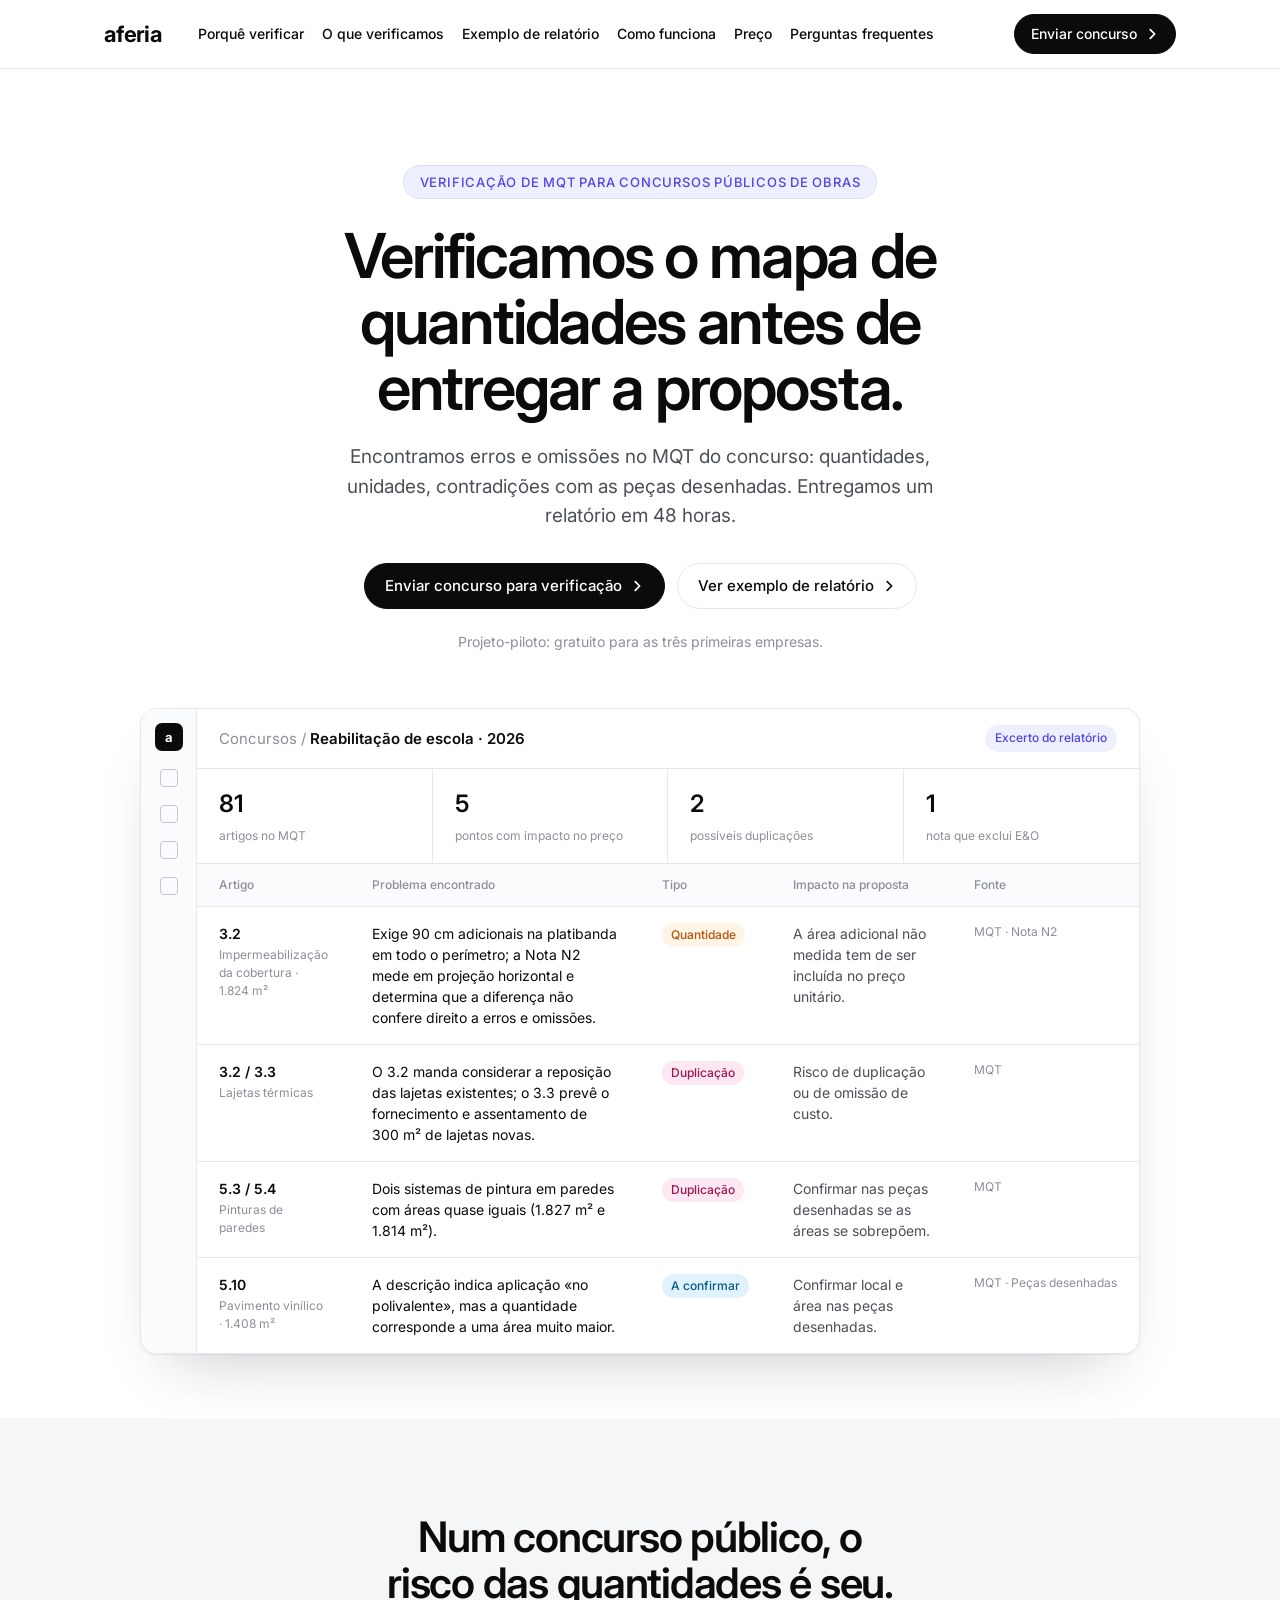
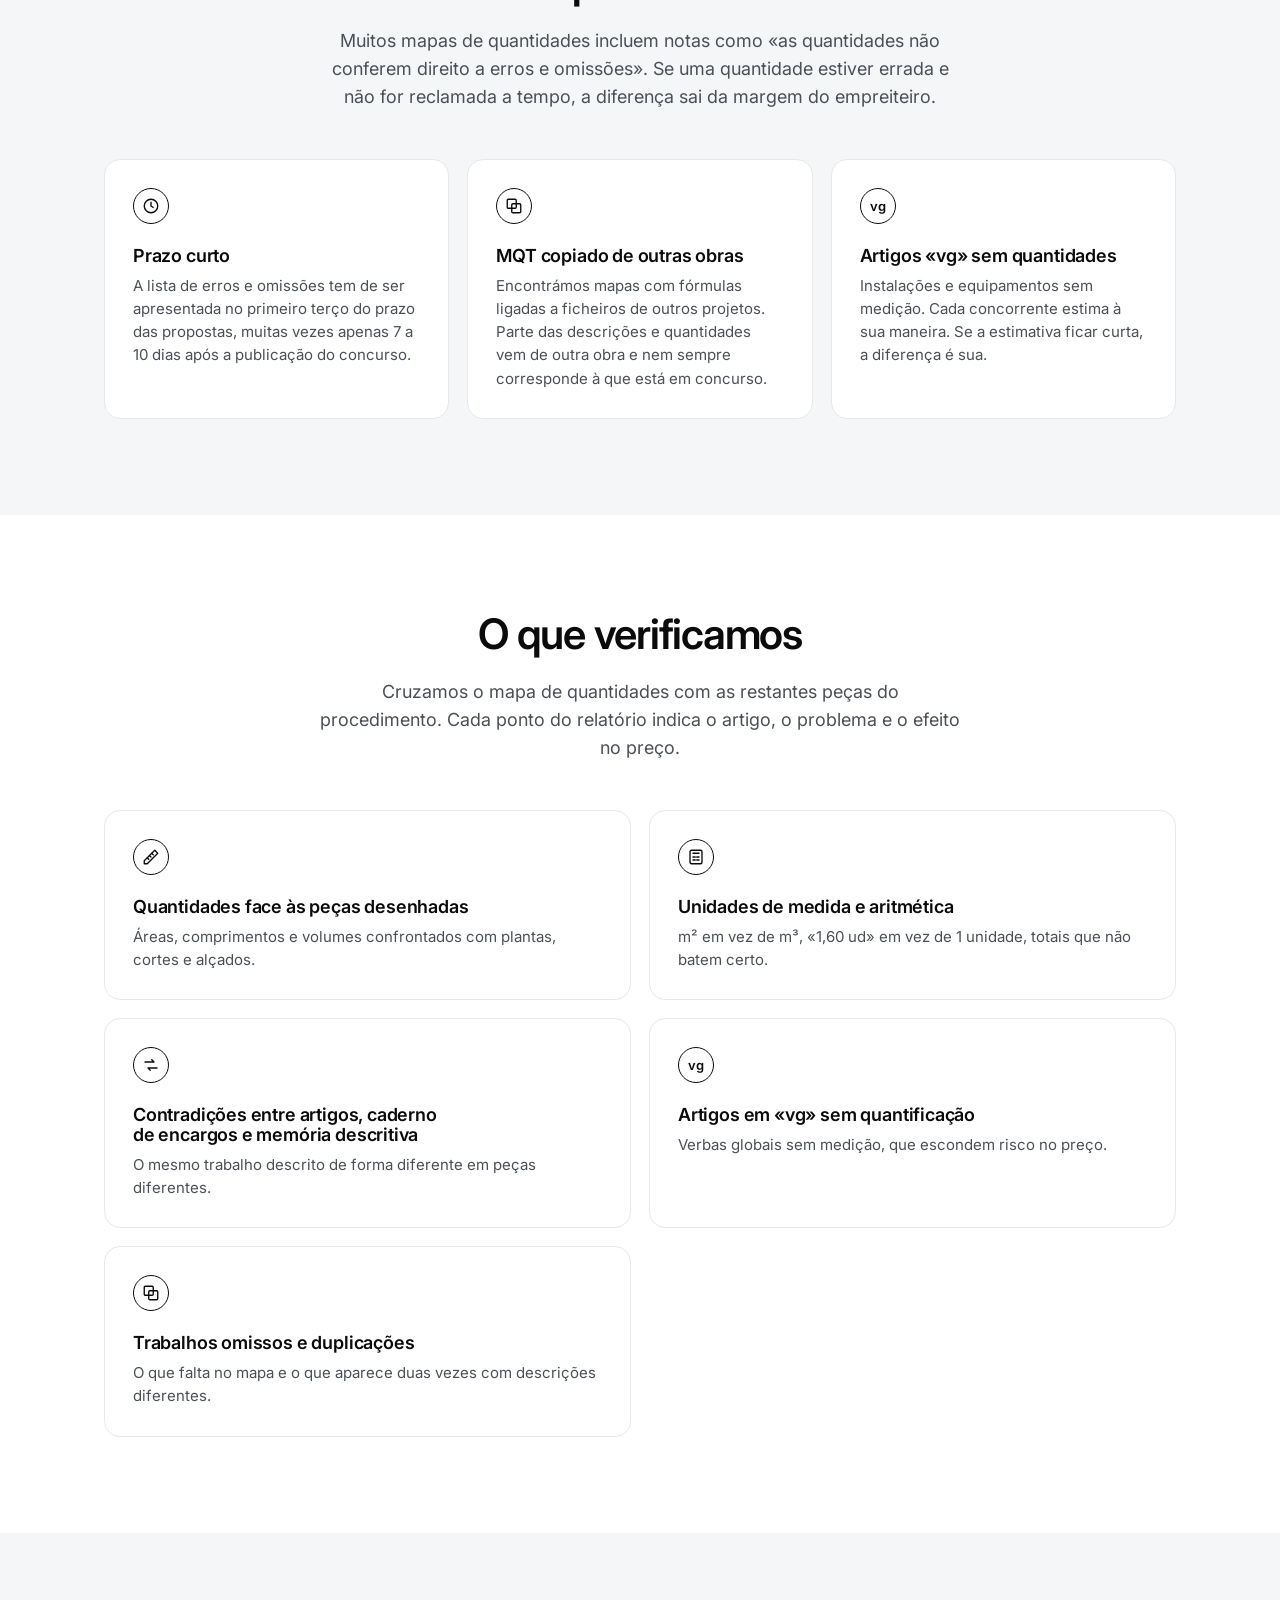
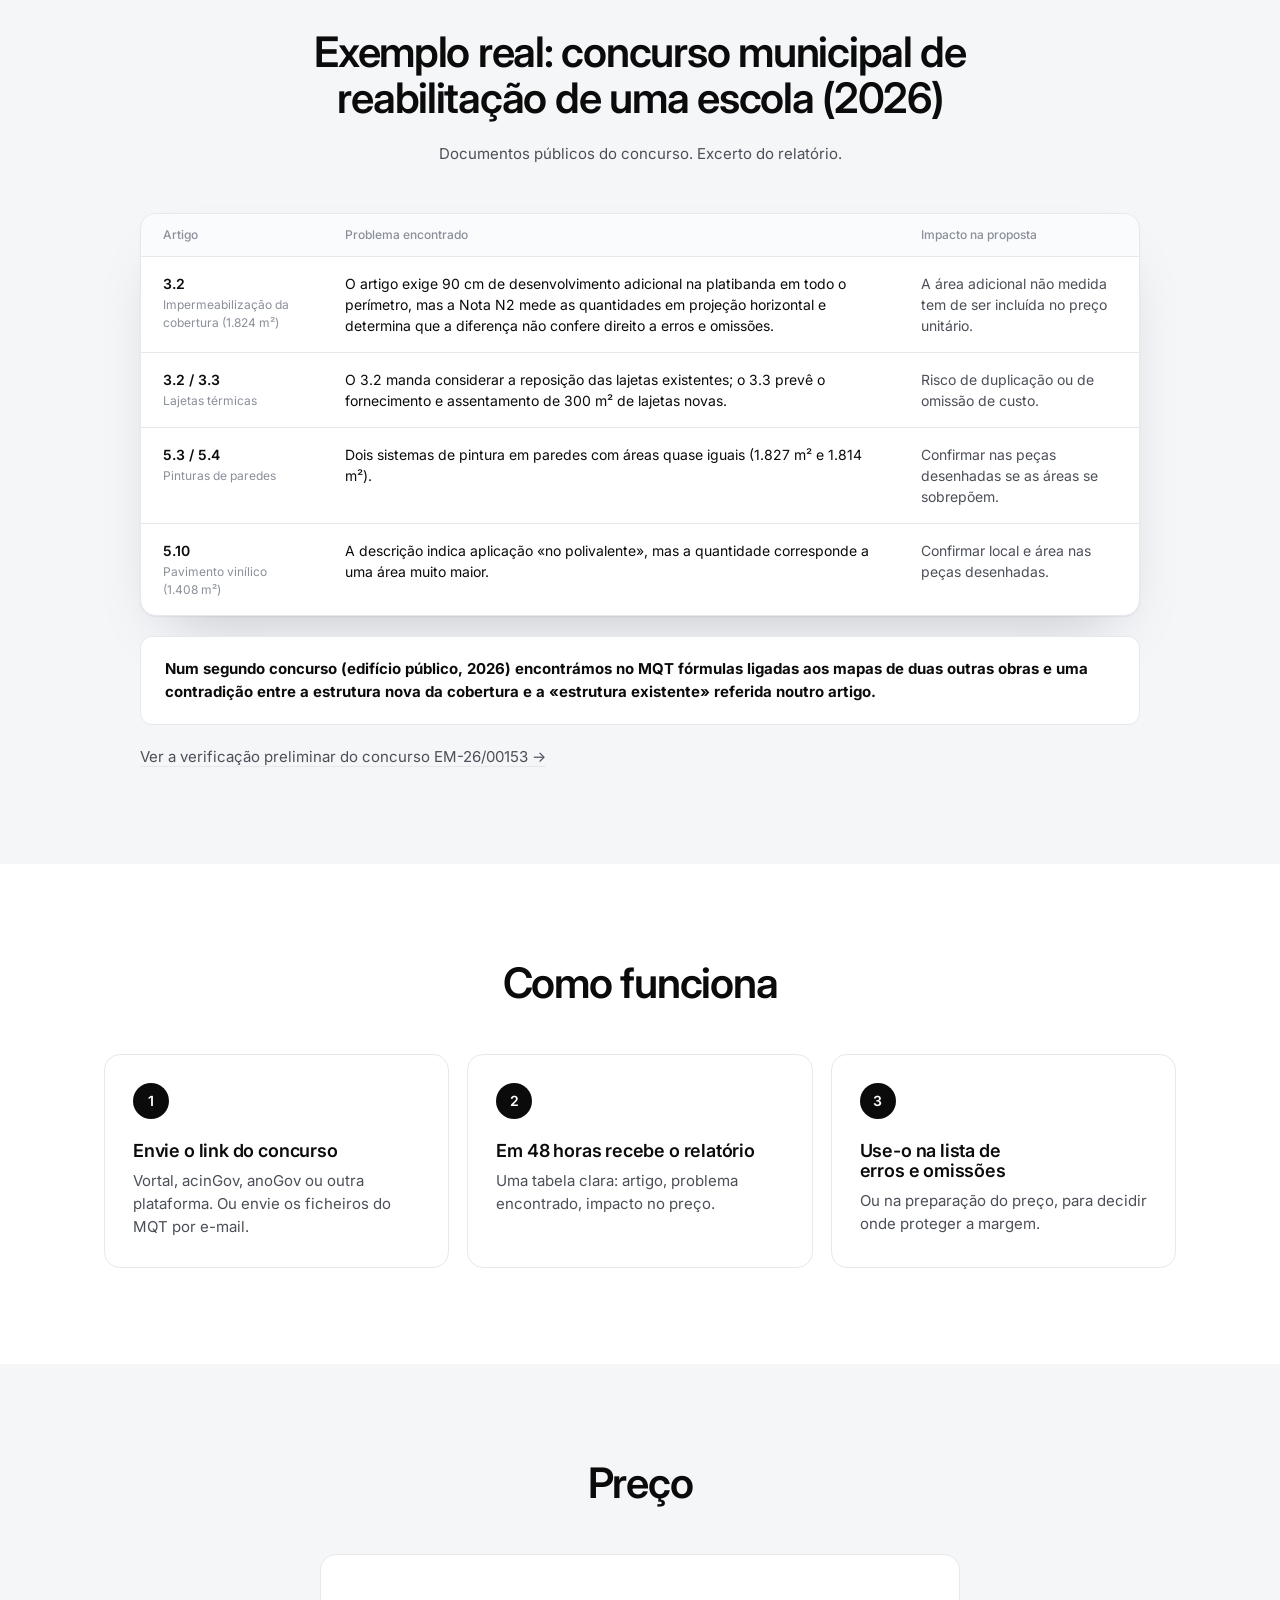
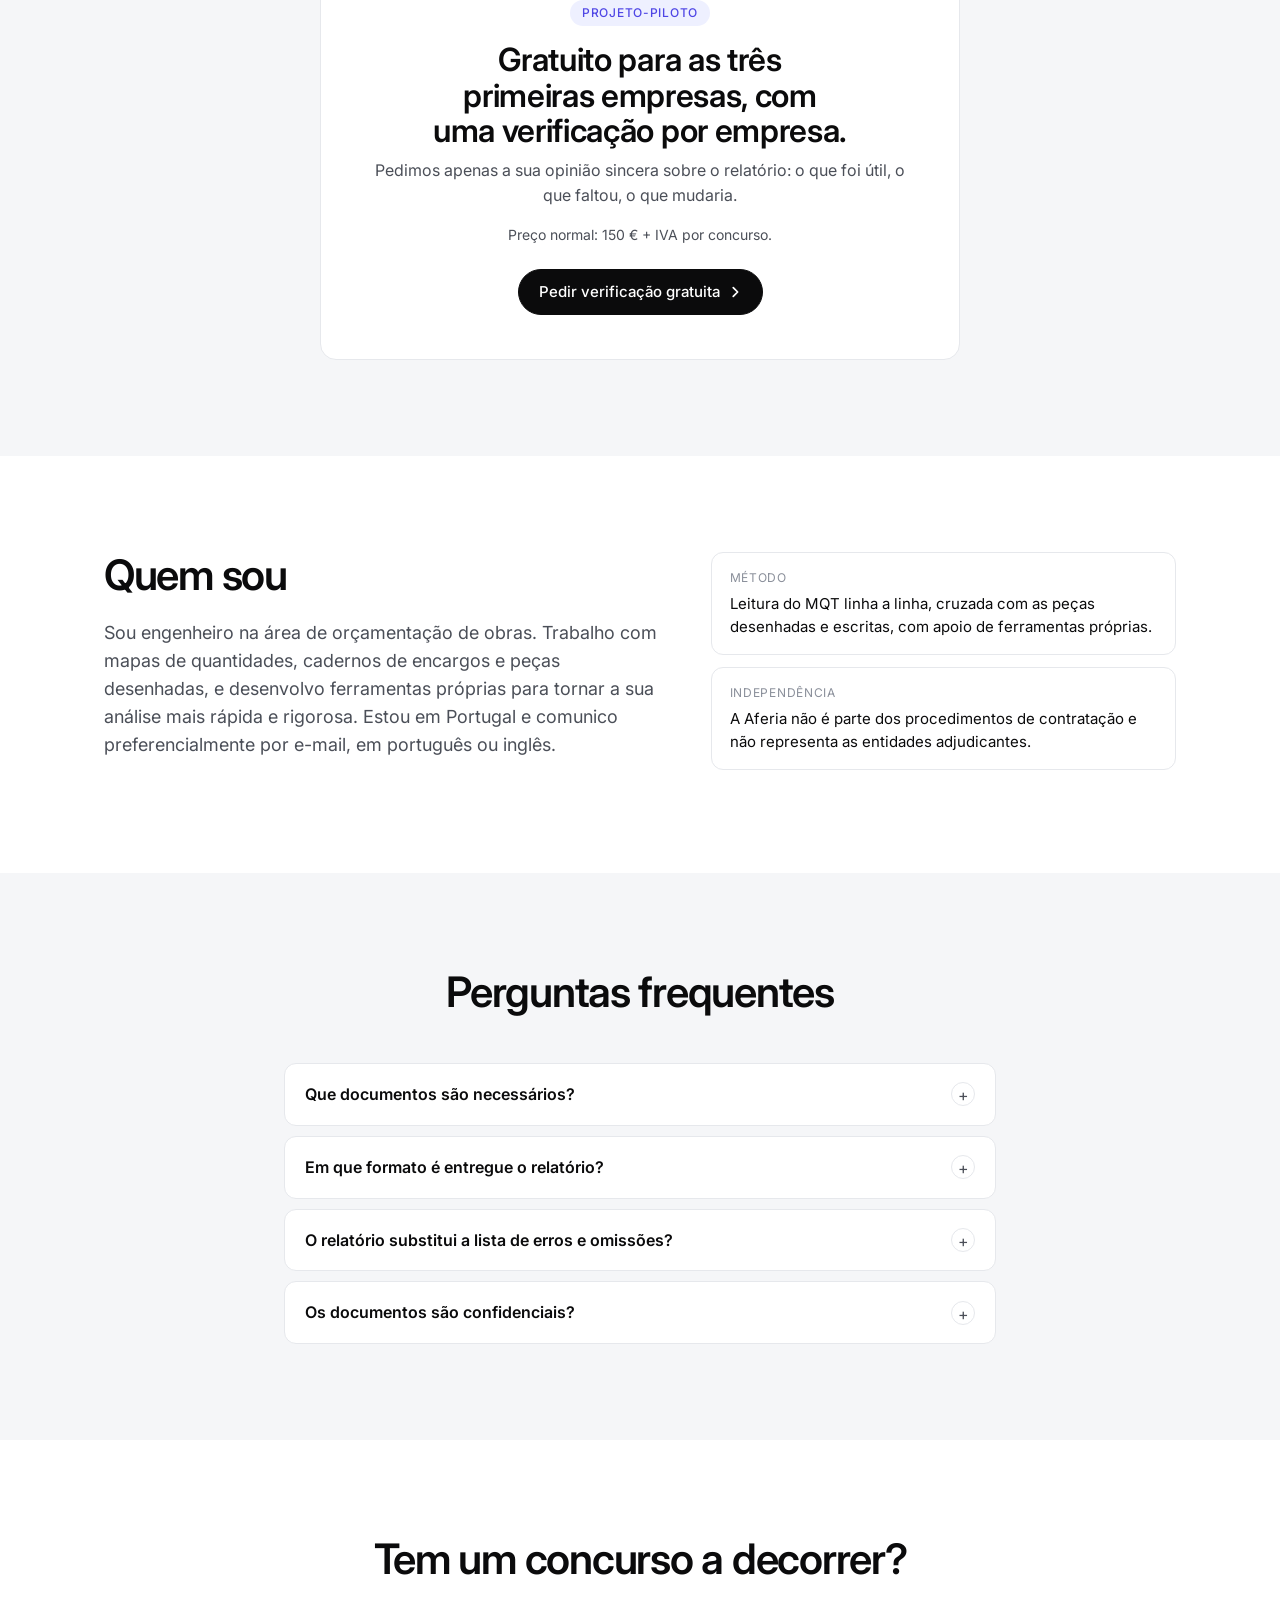
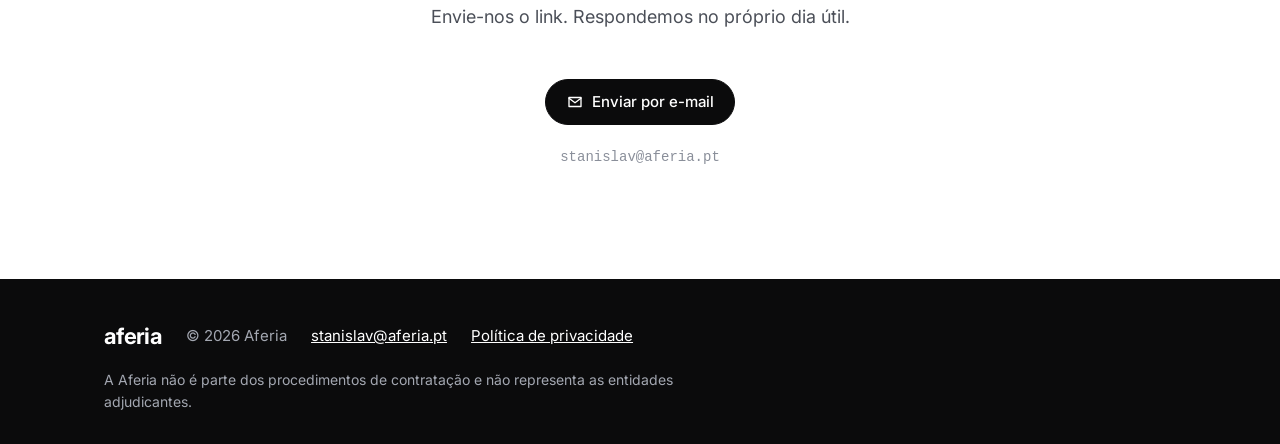
==== commit ef5aac1d: "Hero: «Projeto-piloto: gratuito para as três primeiras empresas.» Co-Authored-By: Claude Fable 5.1 <" ====
--- a/index.html
+++ b/index.html
@@ -102,7 +102,7 @@
             <svg viewBox="0 0 16 16" fill="none" stroke="currentColor" stroke-width="2" stroke-linecap="round" stroke-linejoin="round" aria-hidden="true"><path d="M6 3l5 5-5 5"/></svg>
           </a>
         </div>
-        <p class="hero__note">Projeto-piloto: as primeiras verificações são gratuitas.</p>
+        <p class="hero__note">Projeto-piloto: gratuito para as três primeiras empresas.</p>
 
         <figure class="shot" aria-label="Excerto de um relatório de verificação">
           <div class="app">
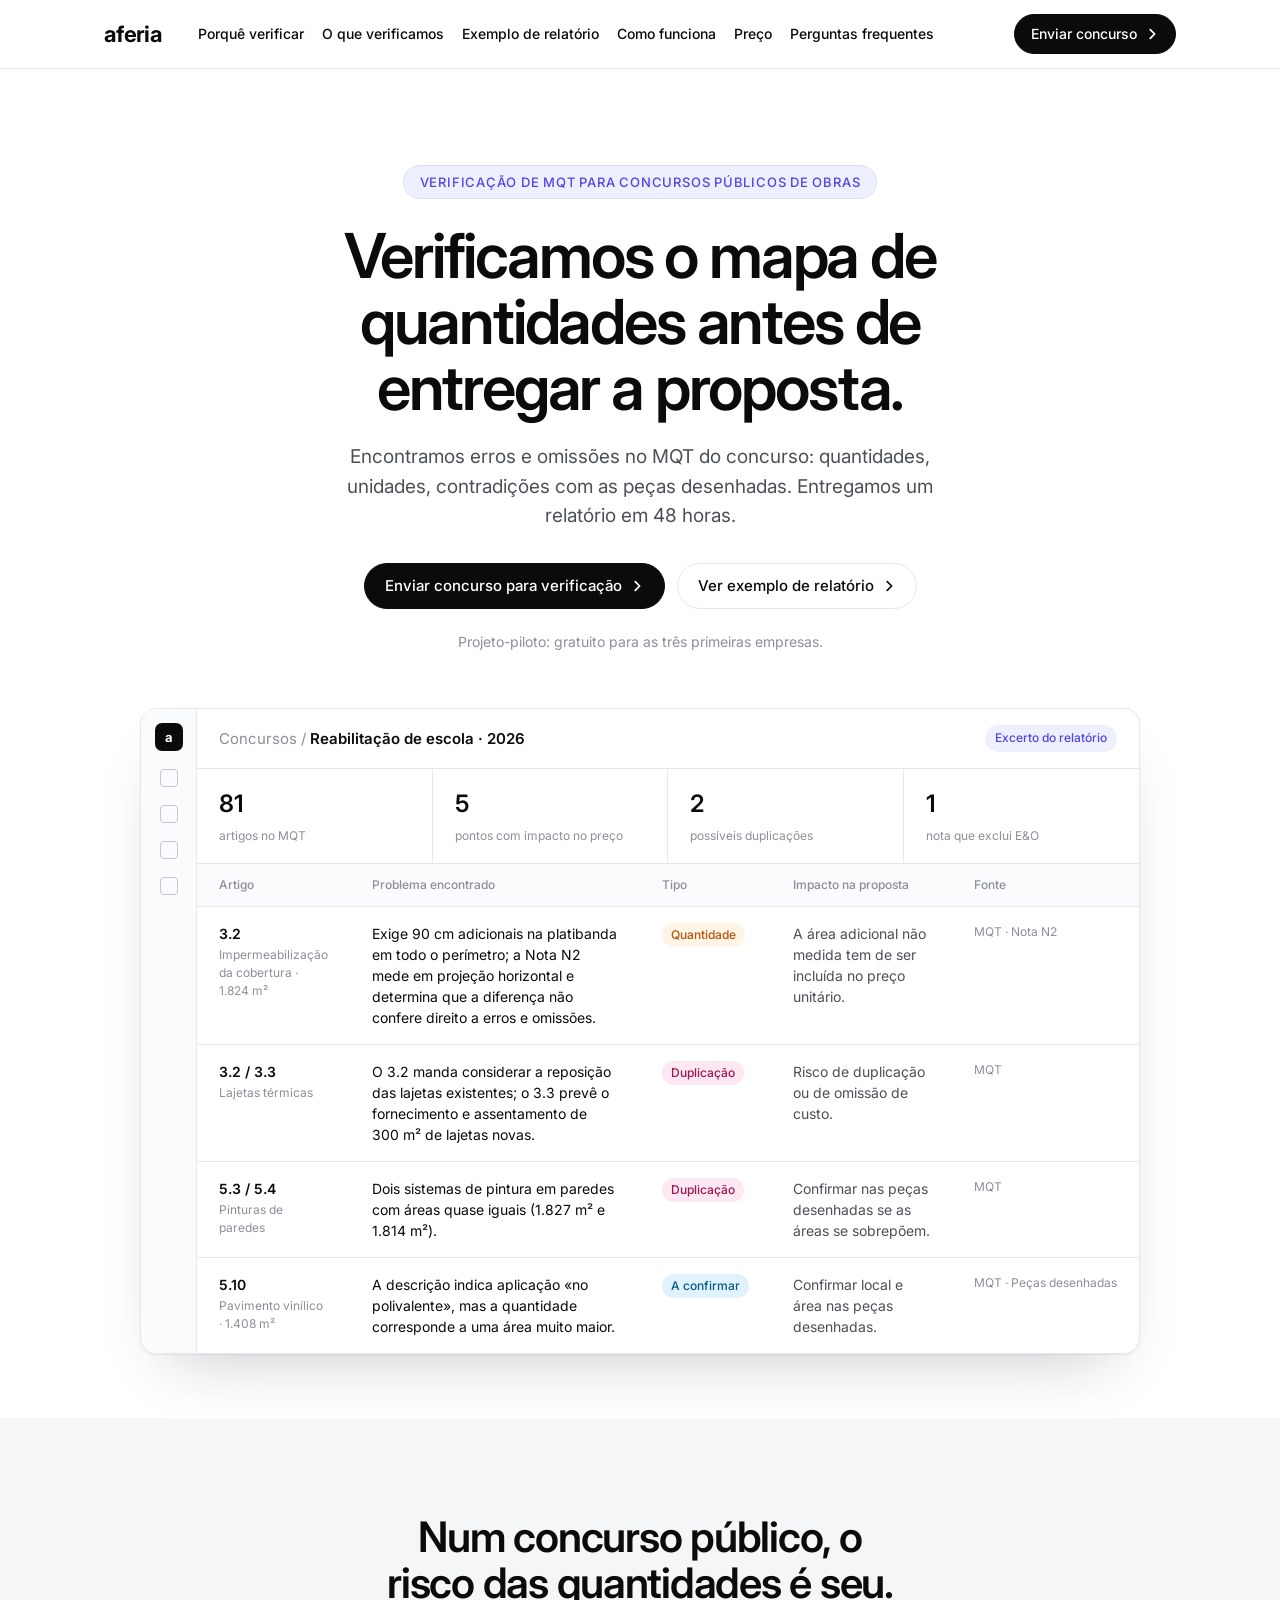
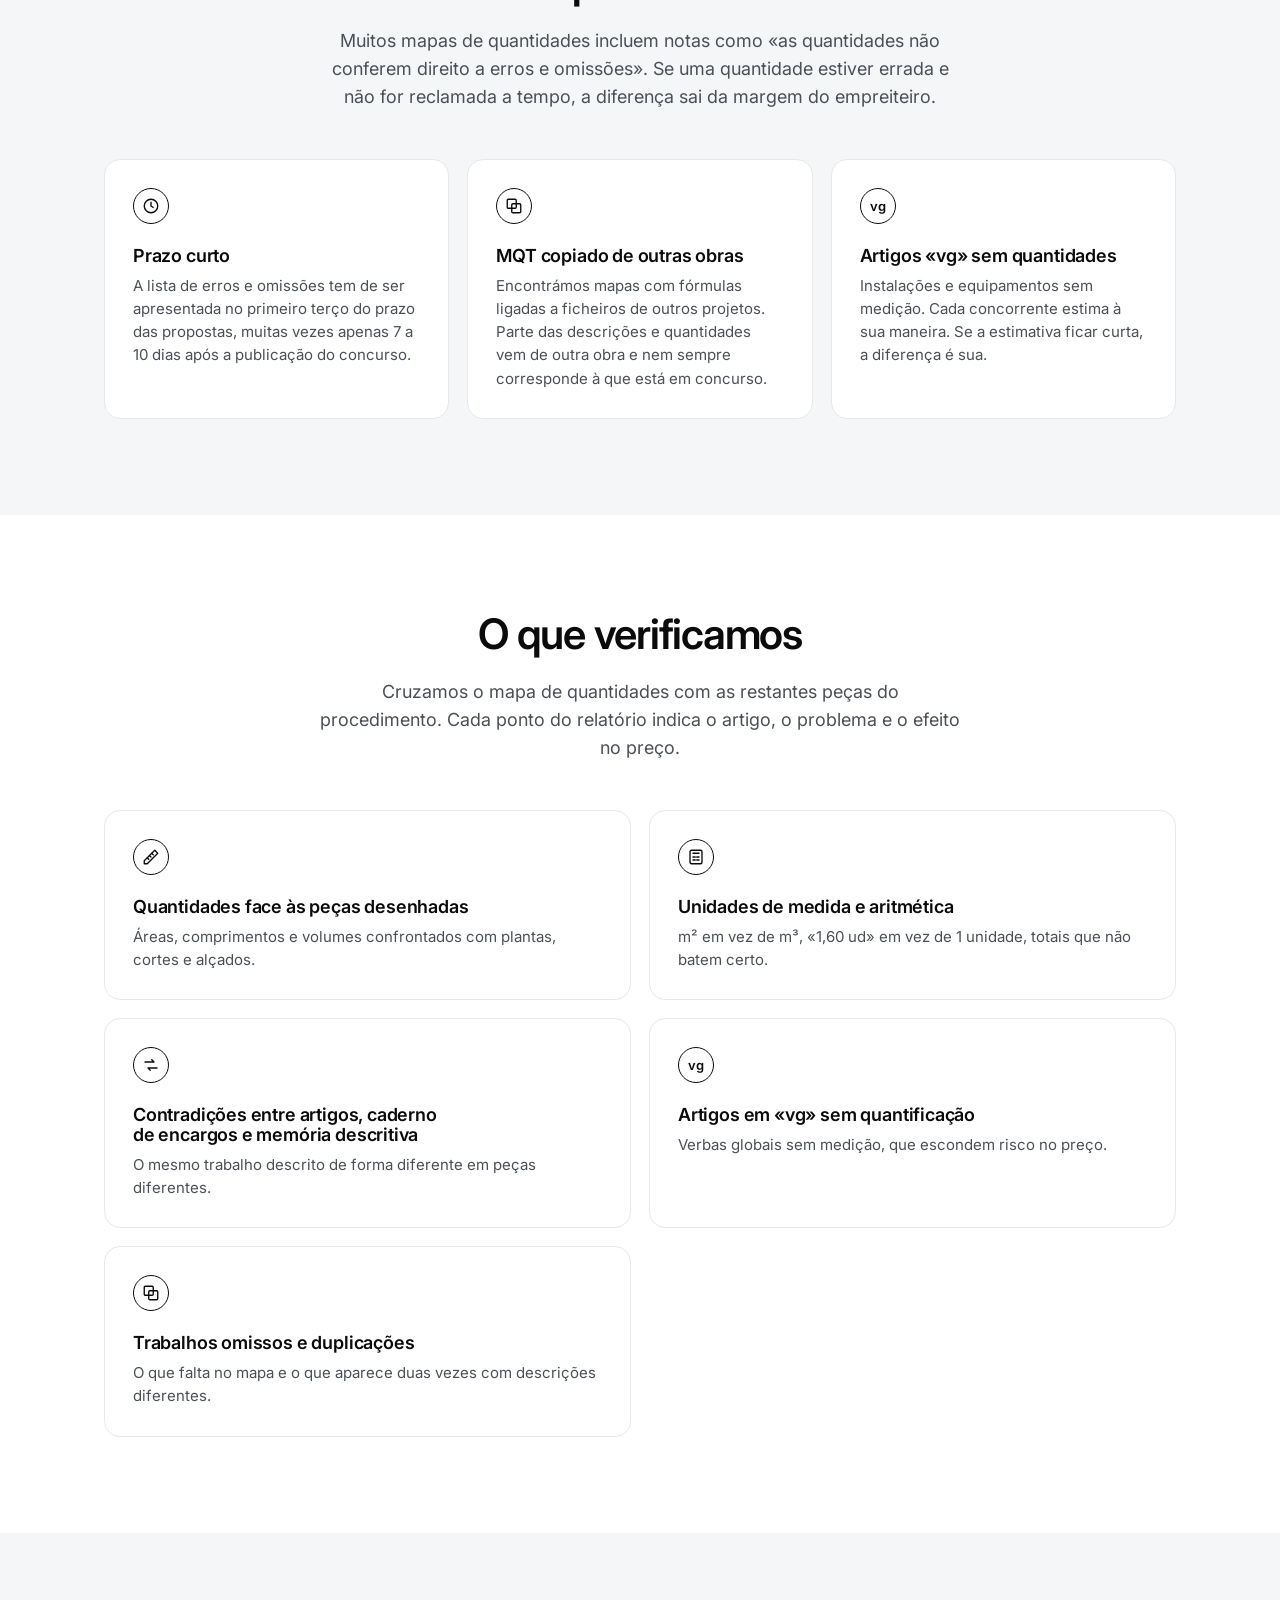
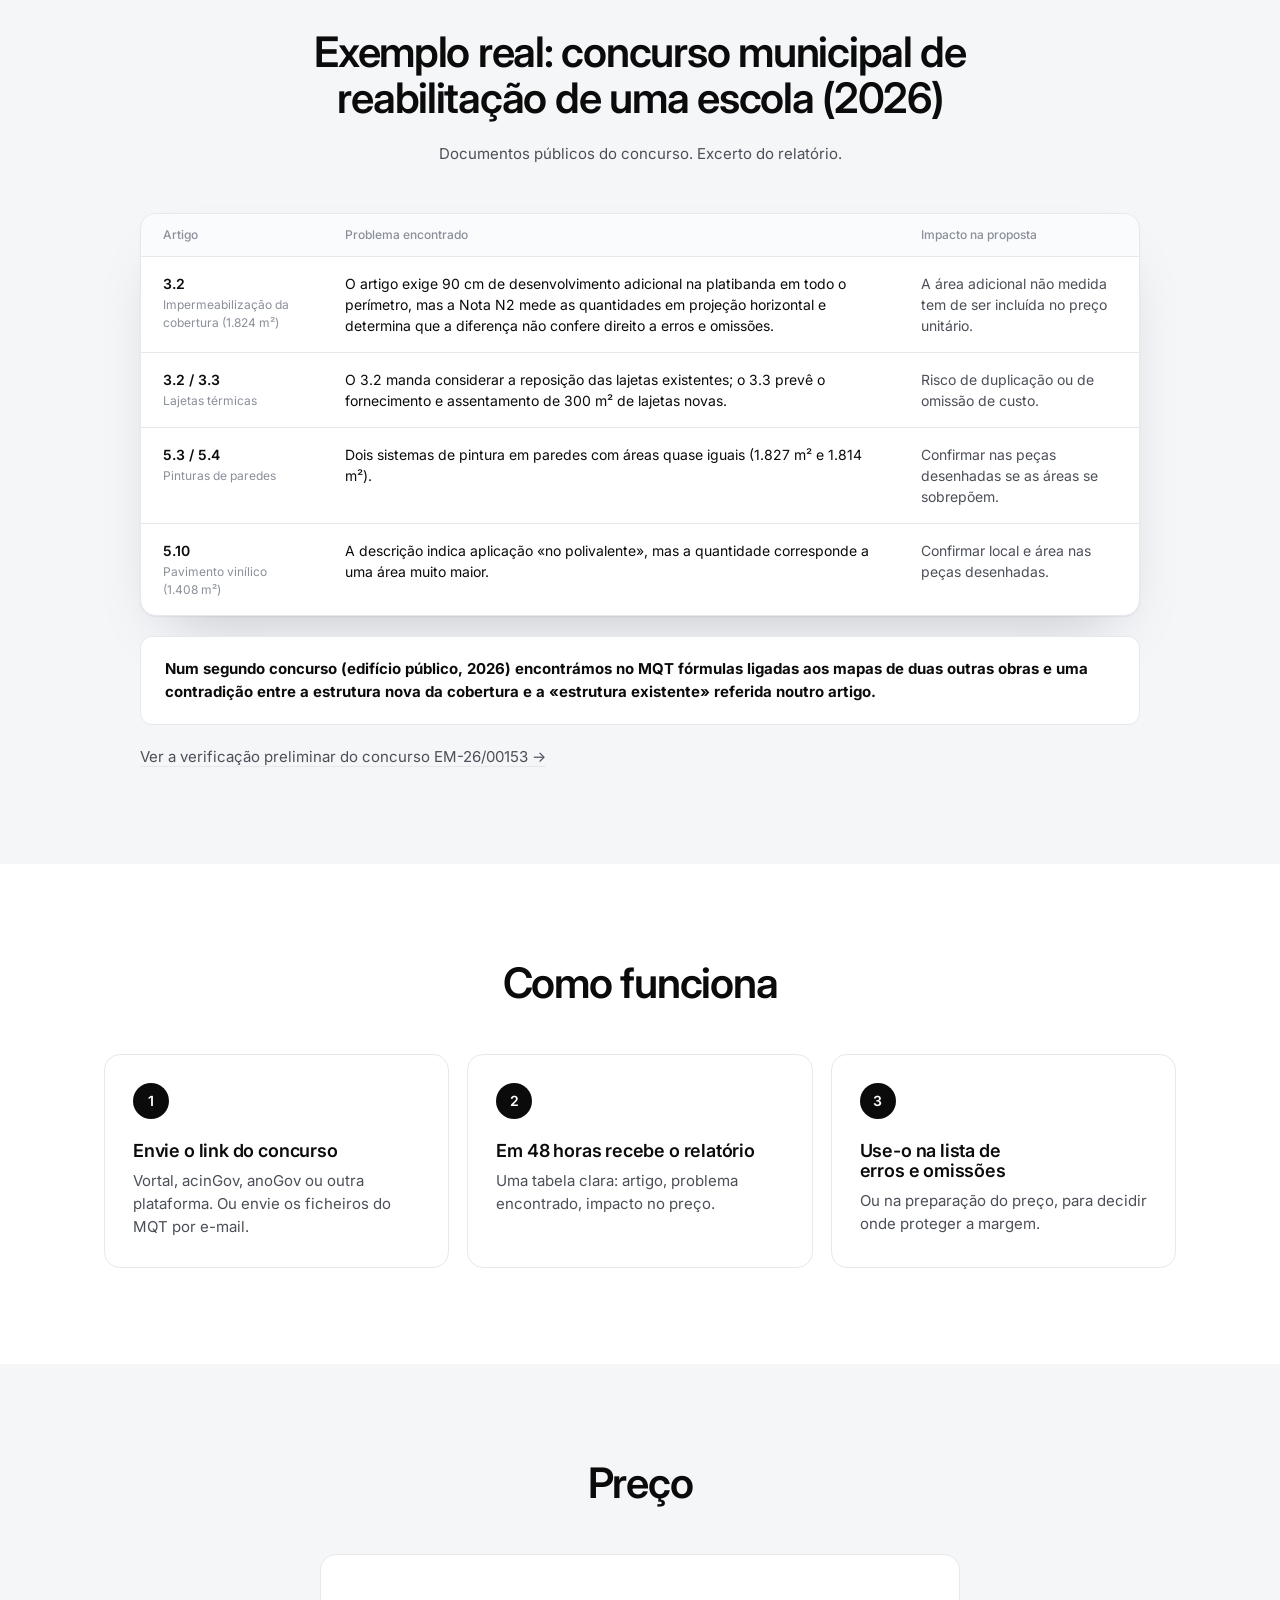
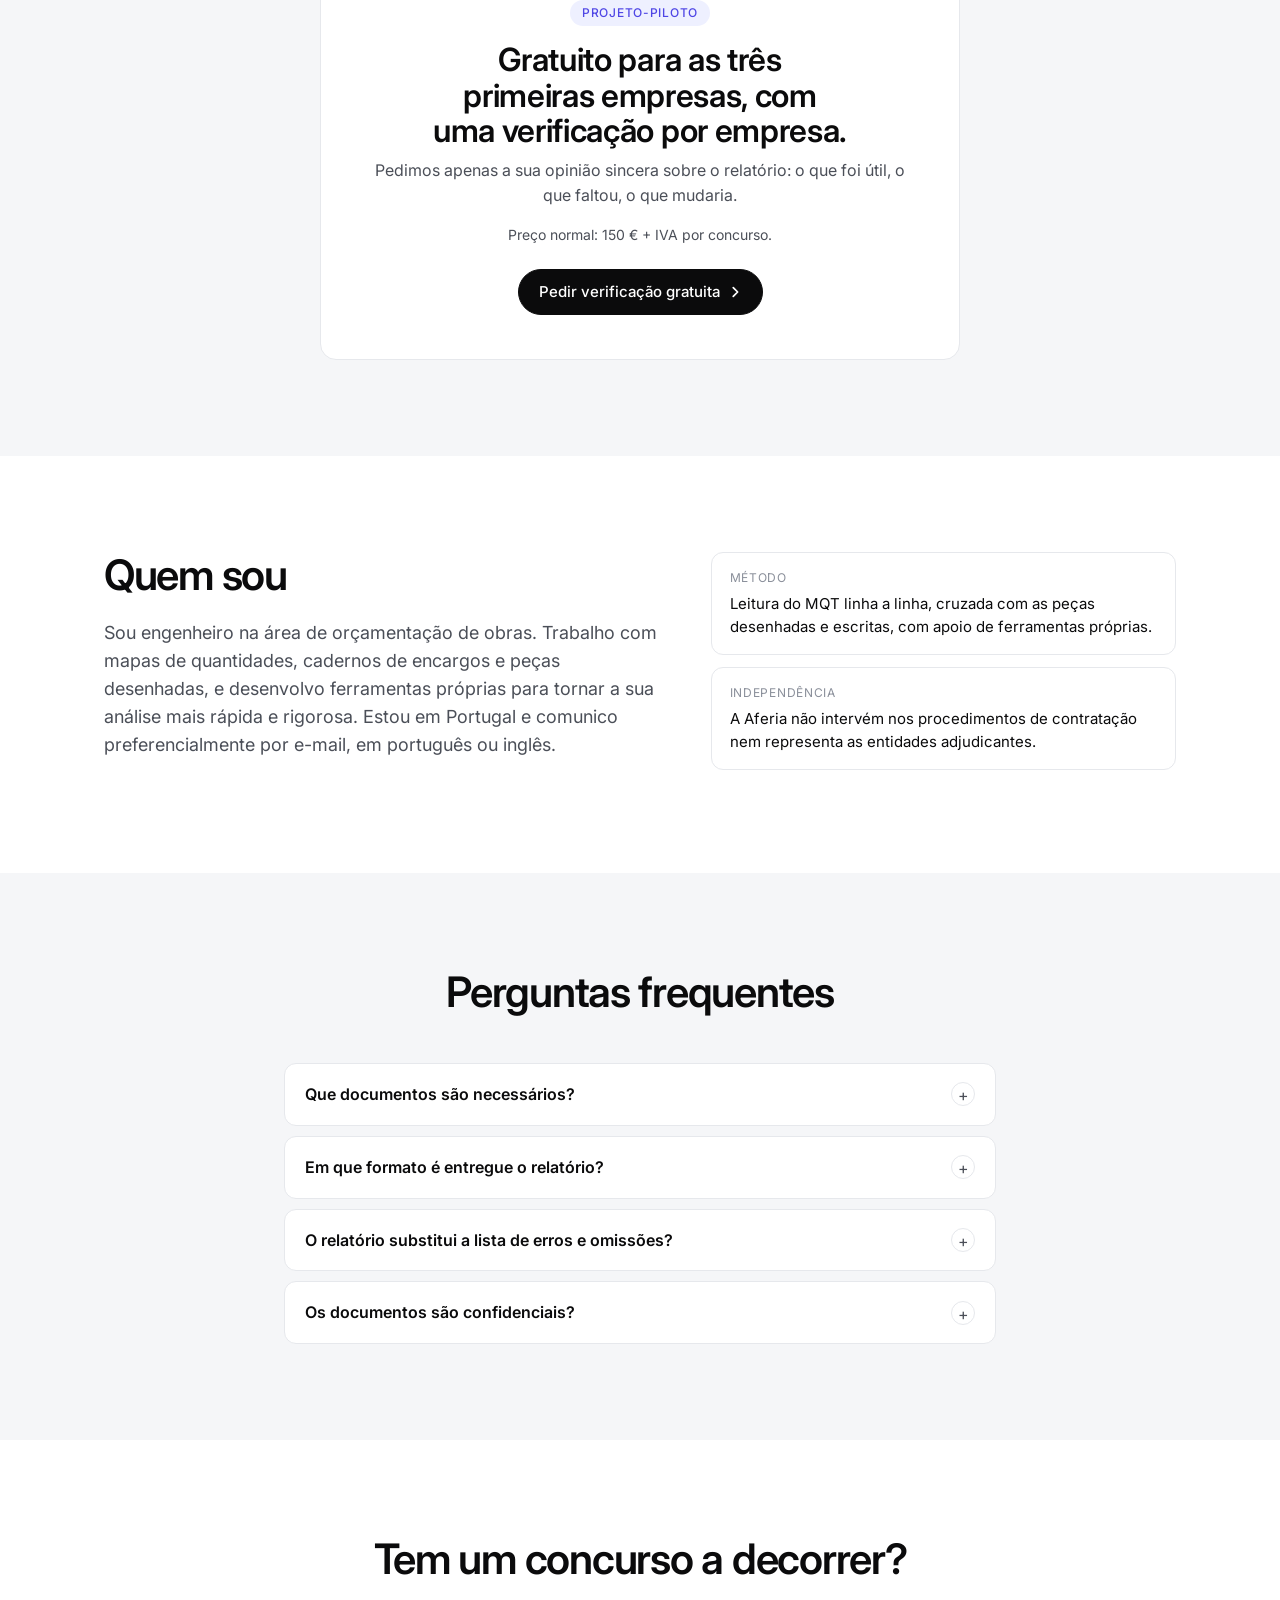
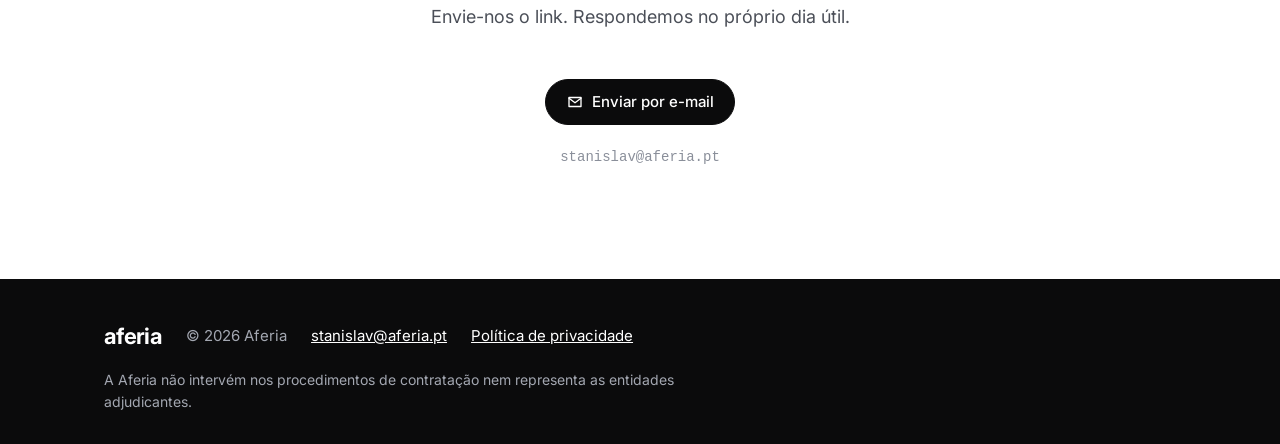
==== commit 66c04cdc: "Aviso: «não intervém nos procedimentos de contratação nem representa…» Co-Authored-By: Claude Fable " ====
--- a/index.html
+++ b/index.html
@@ -336,7 +336,7 @@
           </div>
           <div class="fact">
             <span class="fact__label">Independência</span>
-            <p>A Aferia não é parte dos procedimentos de contratação e não representa as entidades adjudicantes.</p>
+            <p>A Aferia não intervém nos procedimentos de contratação nem representa as entidades adjudicantes.</p>
           </div>
         </div>
       </div>
@@ -398,7 +398,7 @@
         <a href="mailto:stanislav@aferia.pt">stanislav@aferia.pt</a>
         <a href="/privacidade/">Política de privacidade</a>
       </div>
-      <p class="fine">A Aferia não é parte dos procedimentos de contratação e não representa as entidades adjudicantes.</p>
+      <p class="fine">A Aferia não intervém nos procedimentos de contratação nem representa as entidades adjudicantes.</p>
     </div>
   </footer>
 
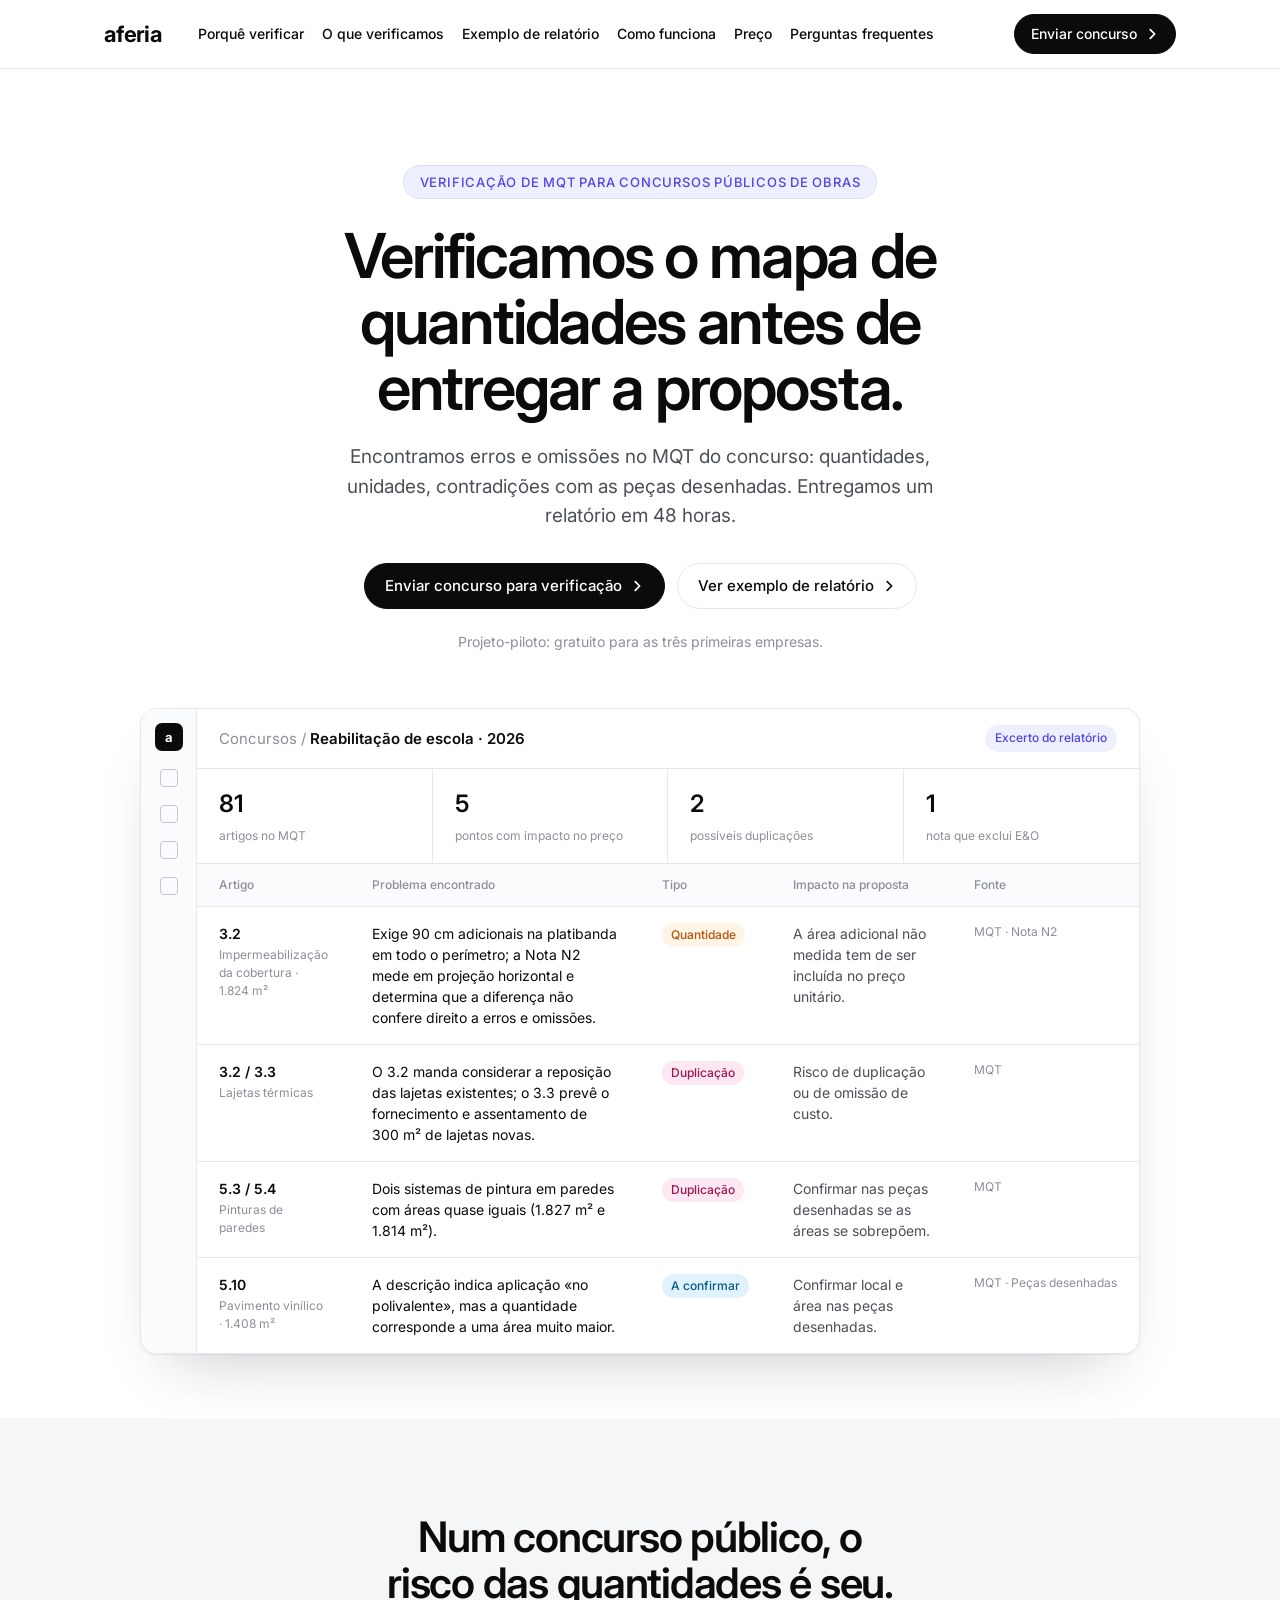
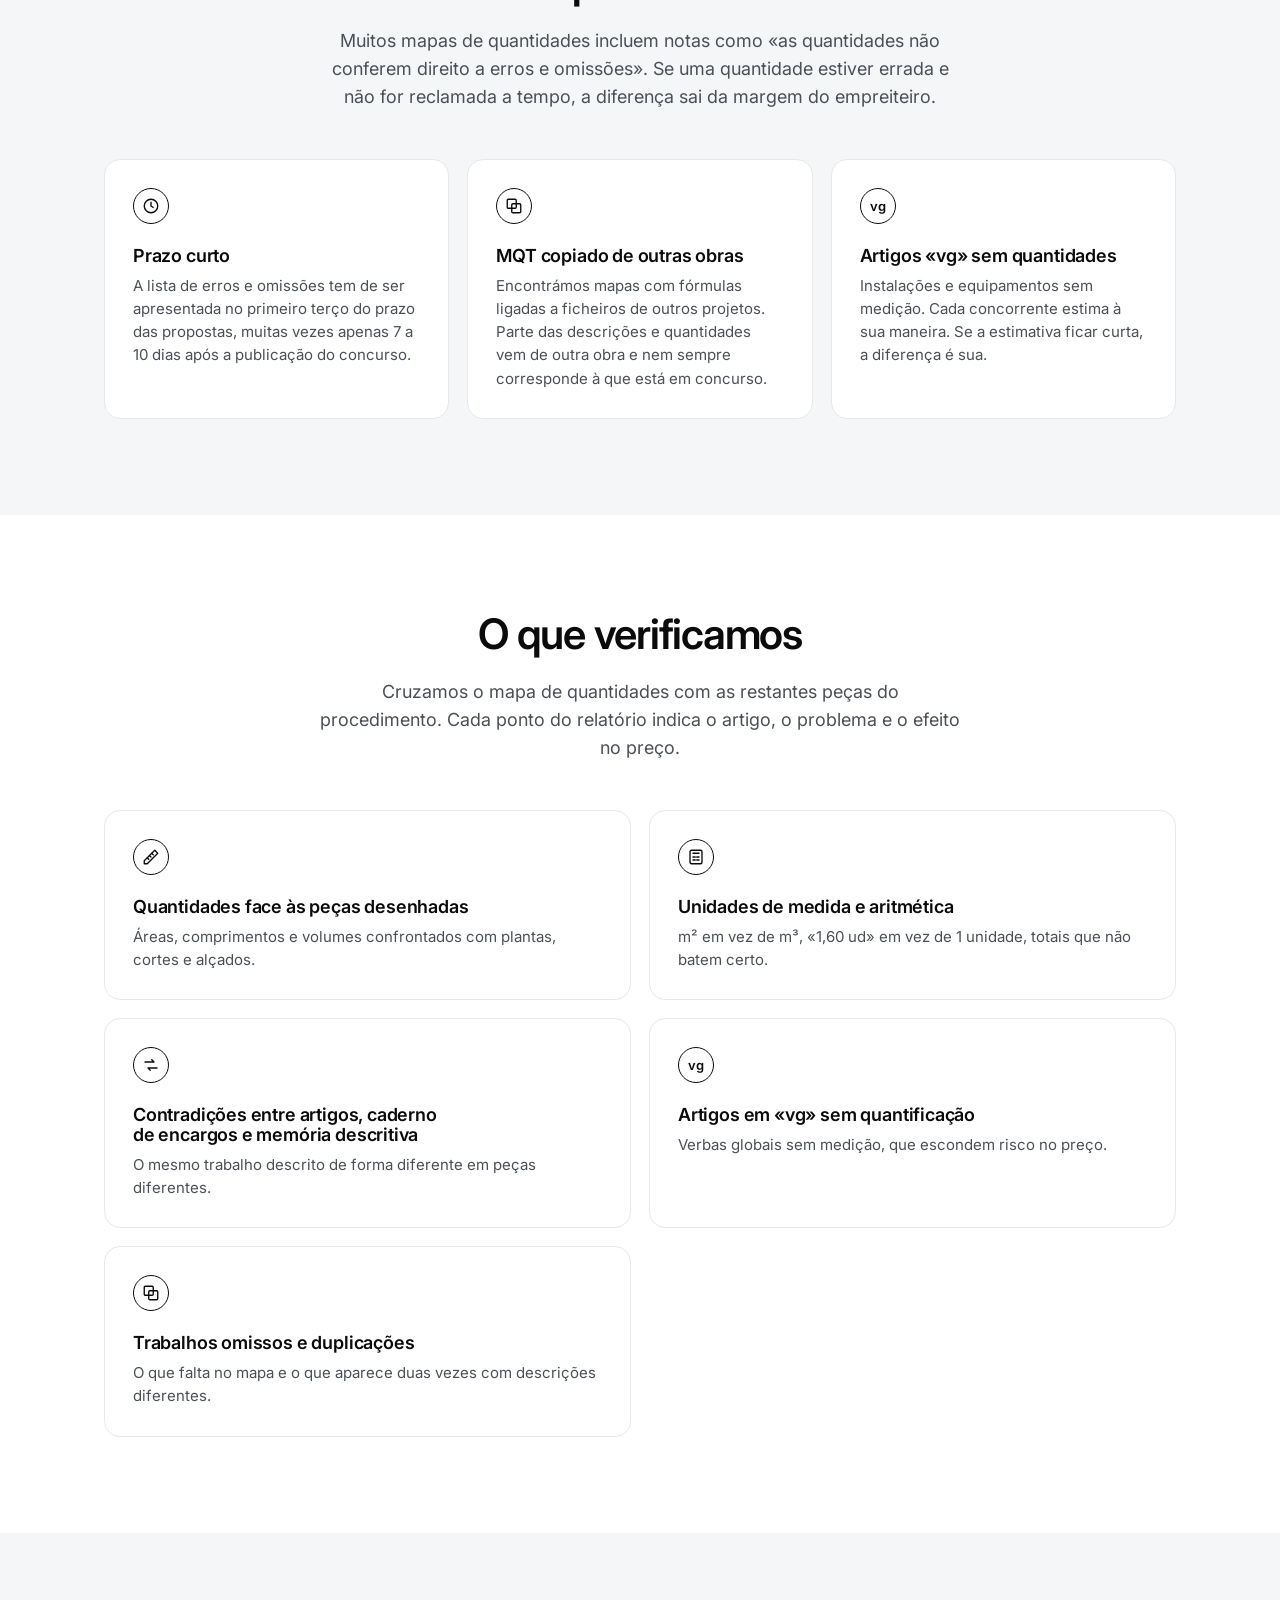
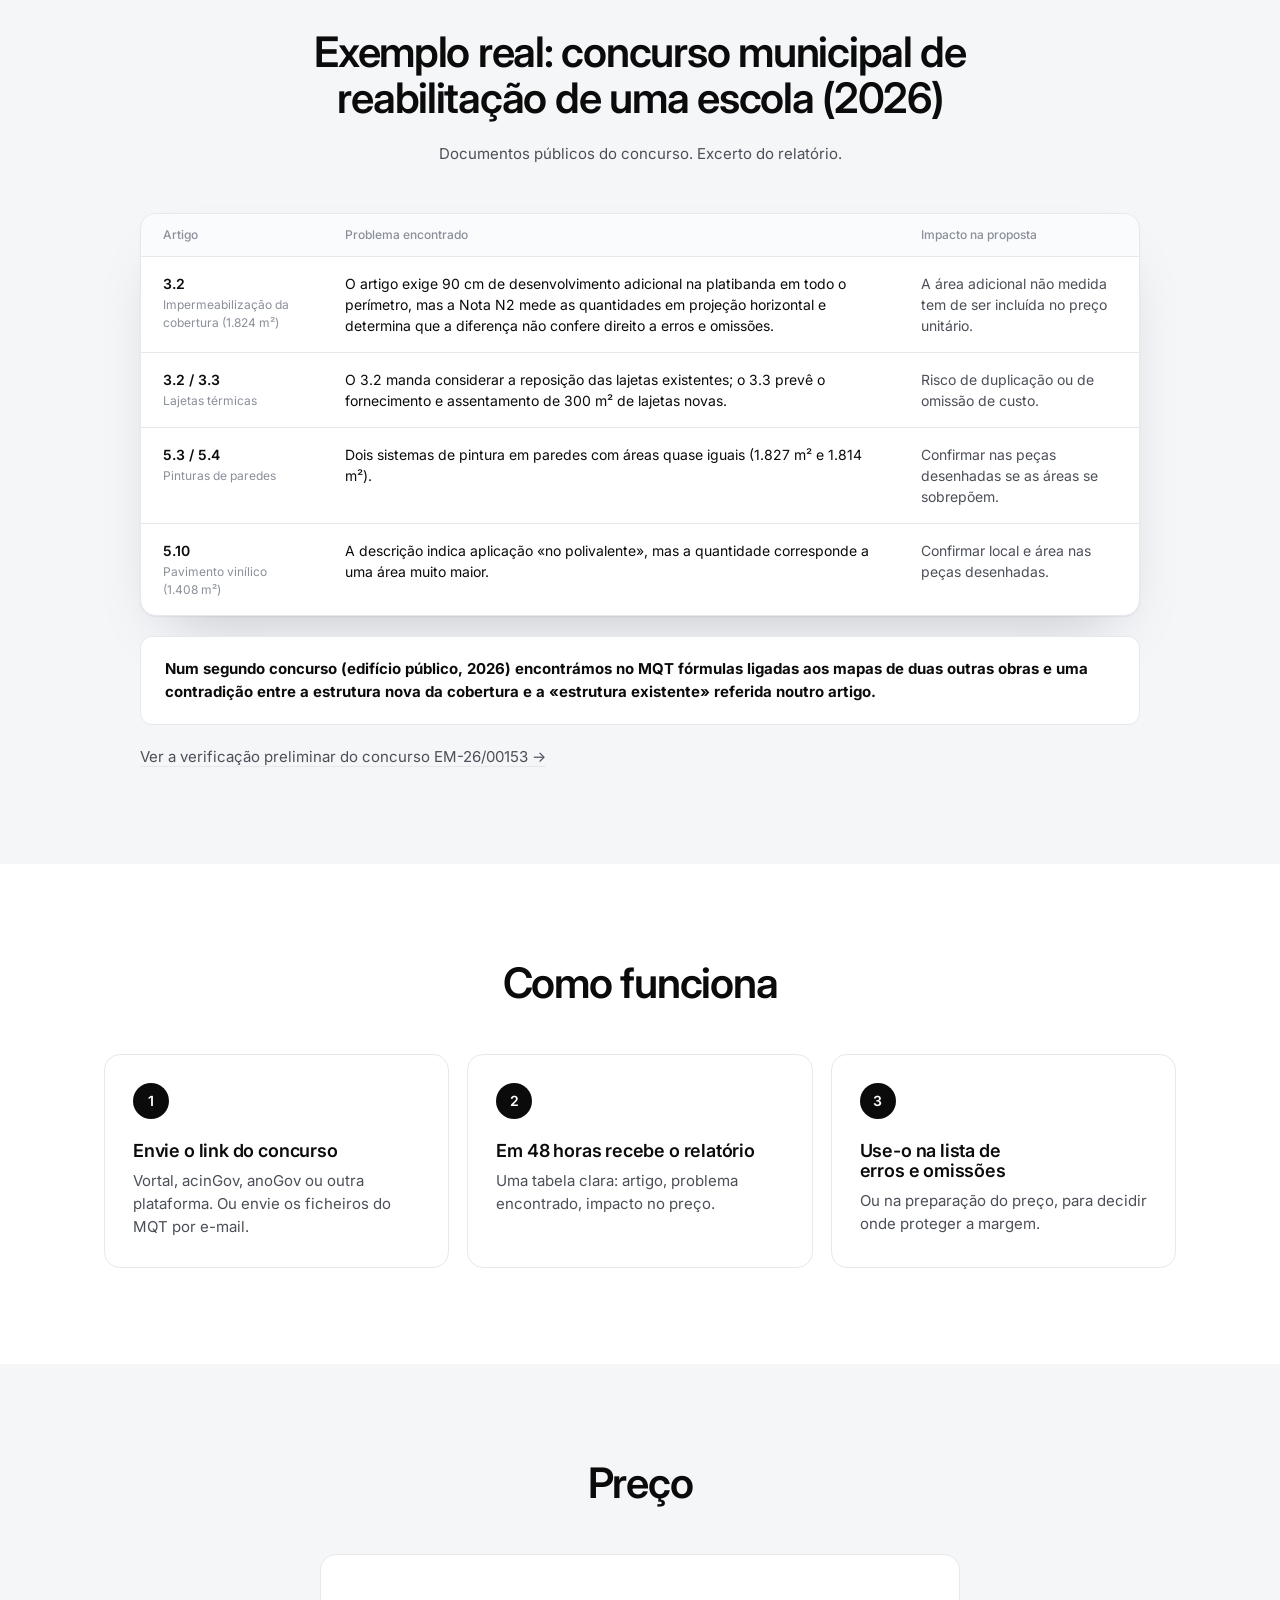
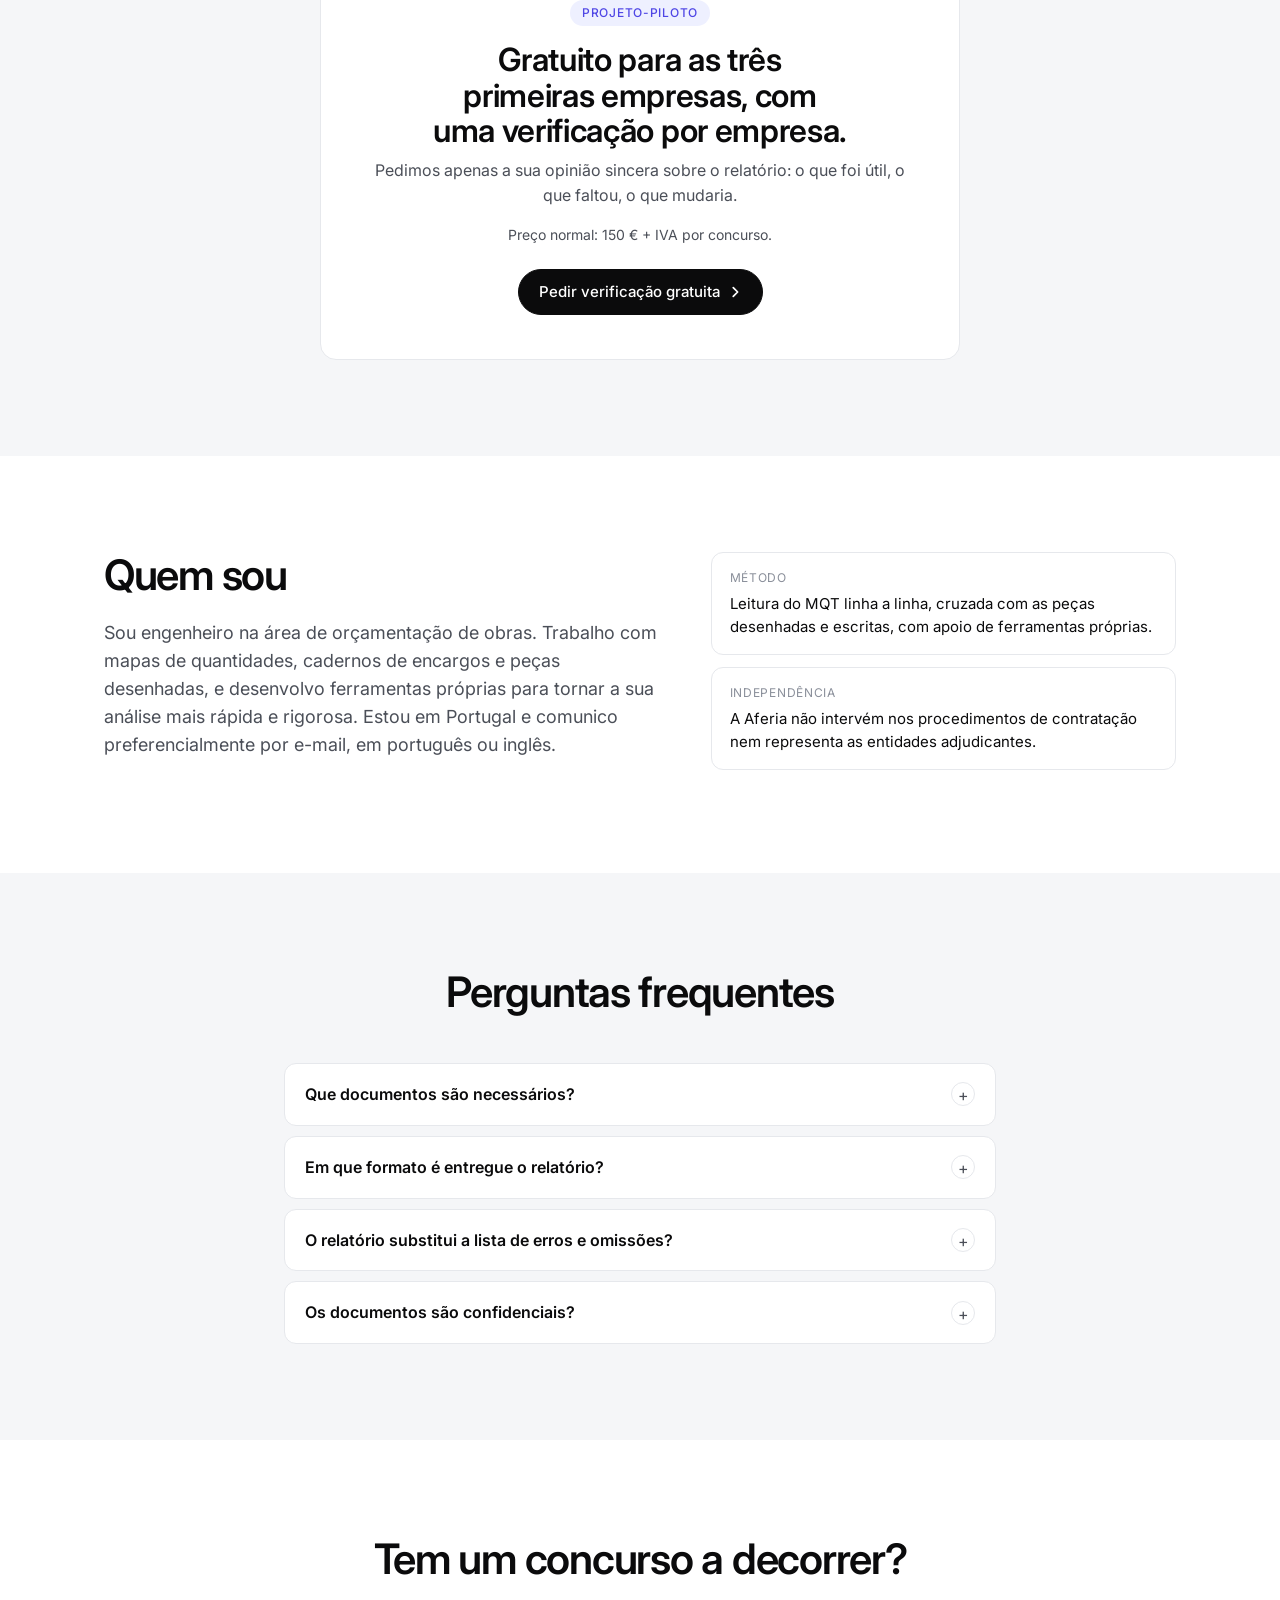
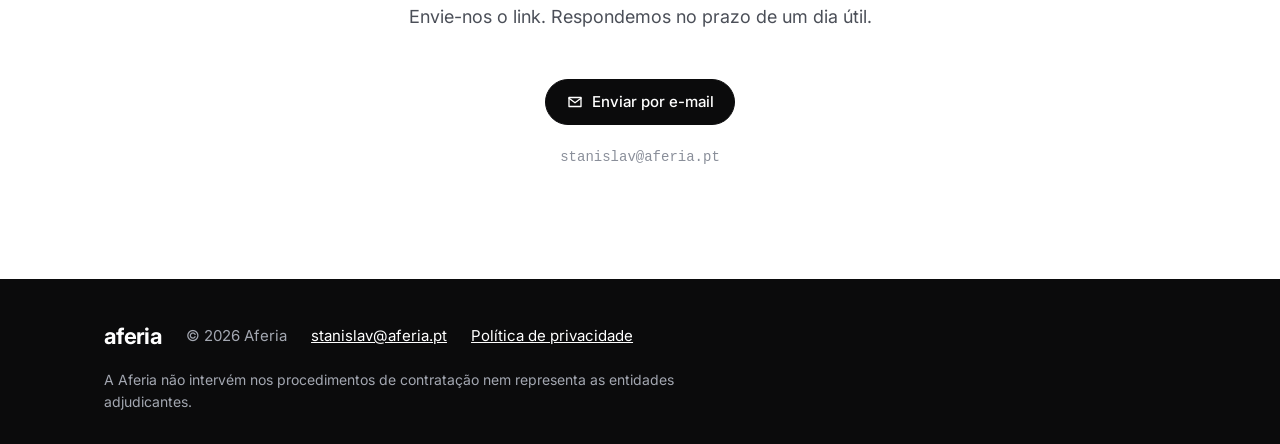
==== commit 2c0ec161: "Contacto: «Respondemos no prazo de um dia útil» Co-Authored-By: Claude Fable 5.1 <noreply@anthropic." ====
--- a/index.html
+++ b/index.html
@@ -356,7 +356,7 @@
           </details>
           <details>
             <summary>Em que formato é entregue o relatório?</summary>
-            <div><p>Uma tabela com três colunas (artigo, problema encontrado, impacto na proposta), enviada por e-mail. Pode ser usada diretamente na preparação da lista de erros e omissões.</p></div>
+            <div><p>Uma tabela em Excel e PDF com três colunas (artigo, problema encontrado, impacto na proposta), enviada por e-mail. Pode ser usada diretamente na preparação da lista de erros e omissões.</p></div>
           </details>
           <details>
             <summary>O relatório substitui a lista de erros e omissões?</summary>
@@ -364,7 +364,7 @@
           </details>
           <details>
             <summary>Os documentos são confidenciais?</summary>
-            <div><p>Os ficheiros e as mensagens recebidas são usados apenas para a análise pedida e não são partilhados com terceiros. Os detalhes estão na <a href="/privacidade/">política de privacidade</a>.</p></div>
+            <div><p>Os documentos do concurso são públicos. O que tratamos como confidencial é o seu interesse no concurso: os ficheiros e as mensagens recebidos são usados apenas para a análise pedida e não são partilhados com terceiros, incluindo outros concorrentes. Os detalhes estão na <a href="/privacidade/">política de privacidade</a>.</p></div>
           </details>
         </div>
       </div>
@@ -375,7 +375,7 @@
       <div class="container">
         <div class="section__head">
           <h2>Tem um concurso a decorrer?</h2>
-          <p class="lead">Envie-nos o link. Respondemos no próprio dia útil.</p>
+          <p class="lead">Envie-nos o link. Respondemos no prazo de um dia útil.</p>
         </div>
 
         <div class="ctas ctas--center">
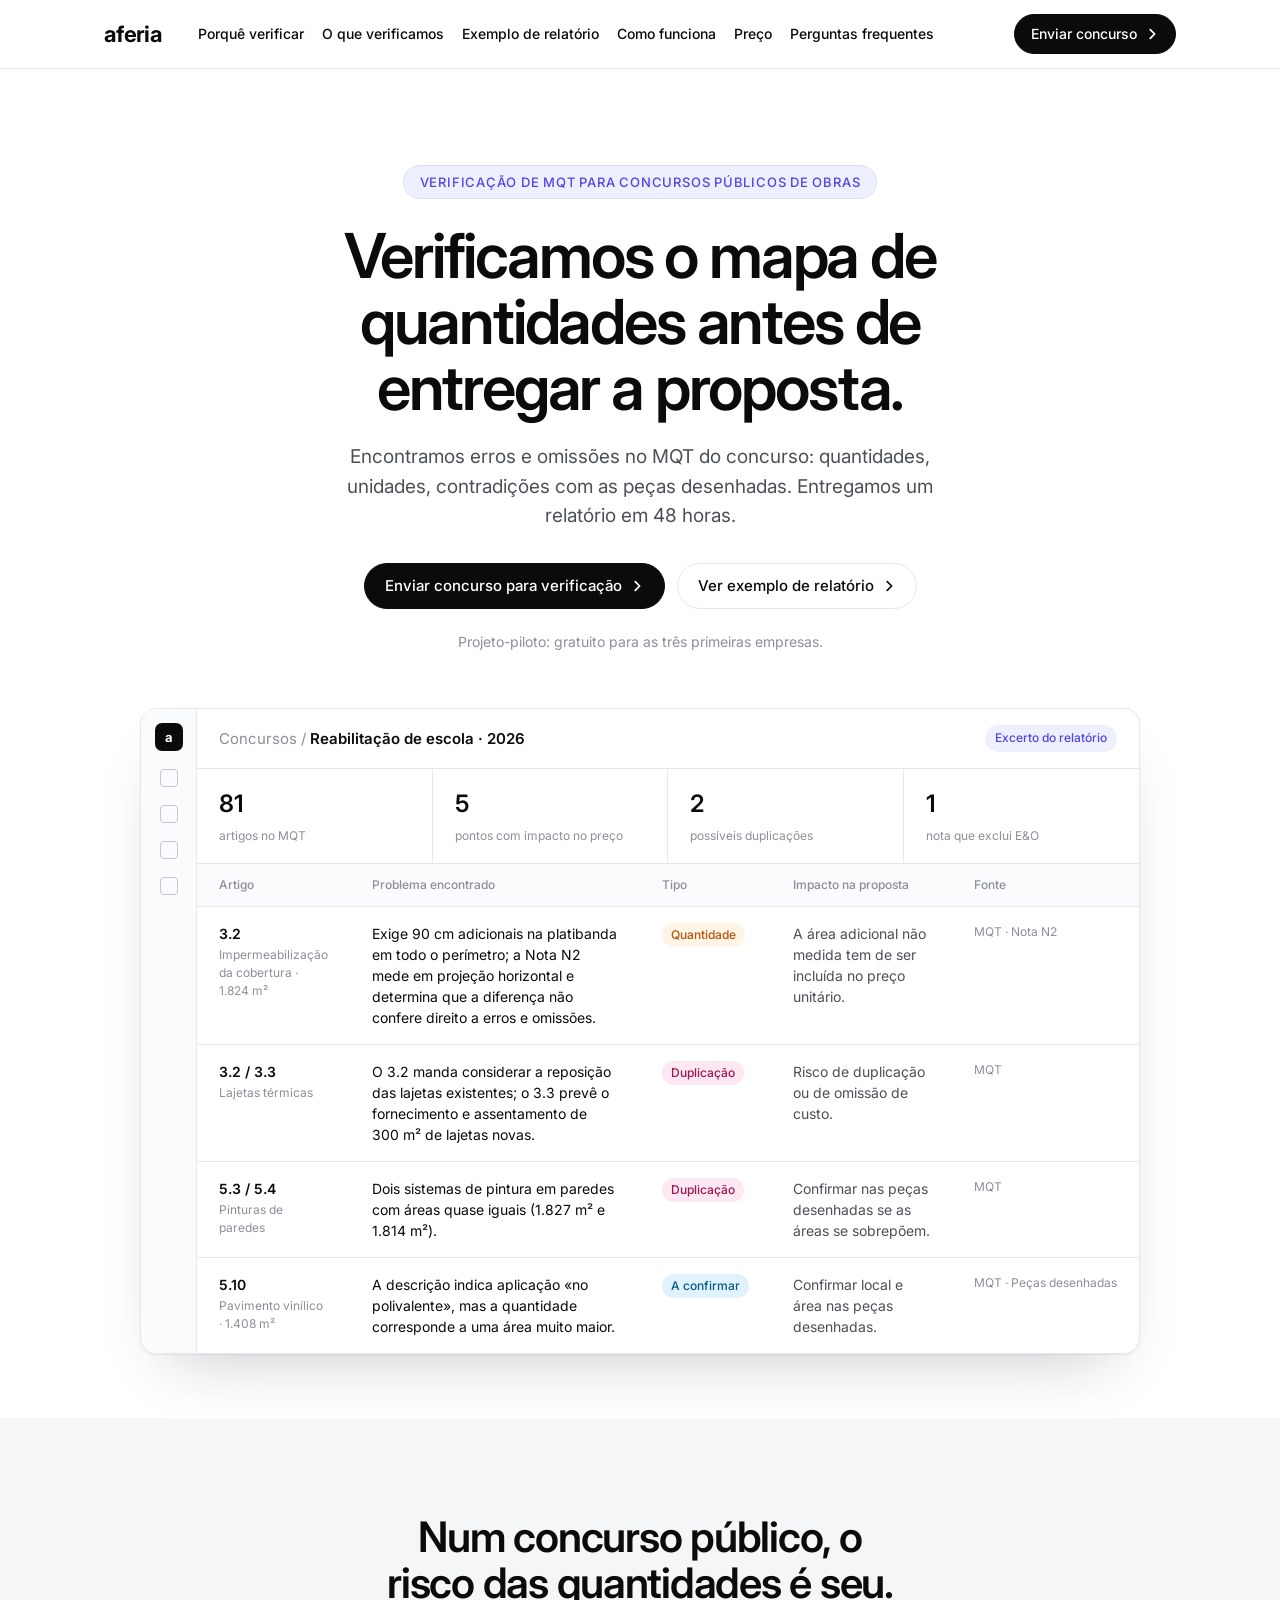
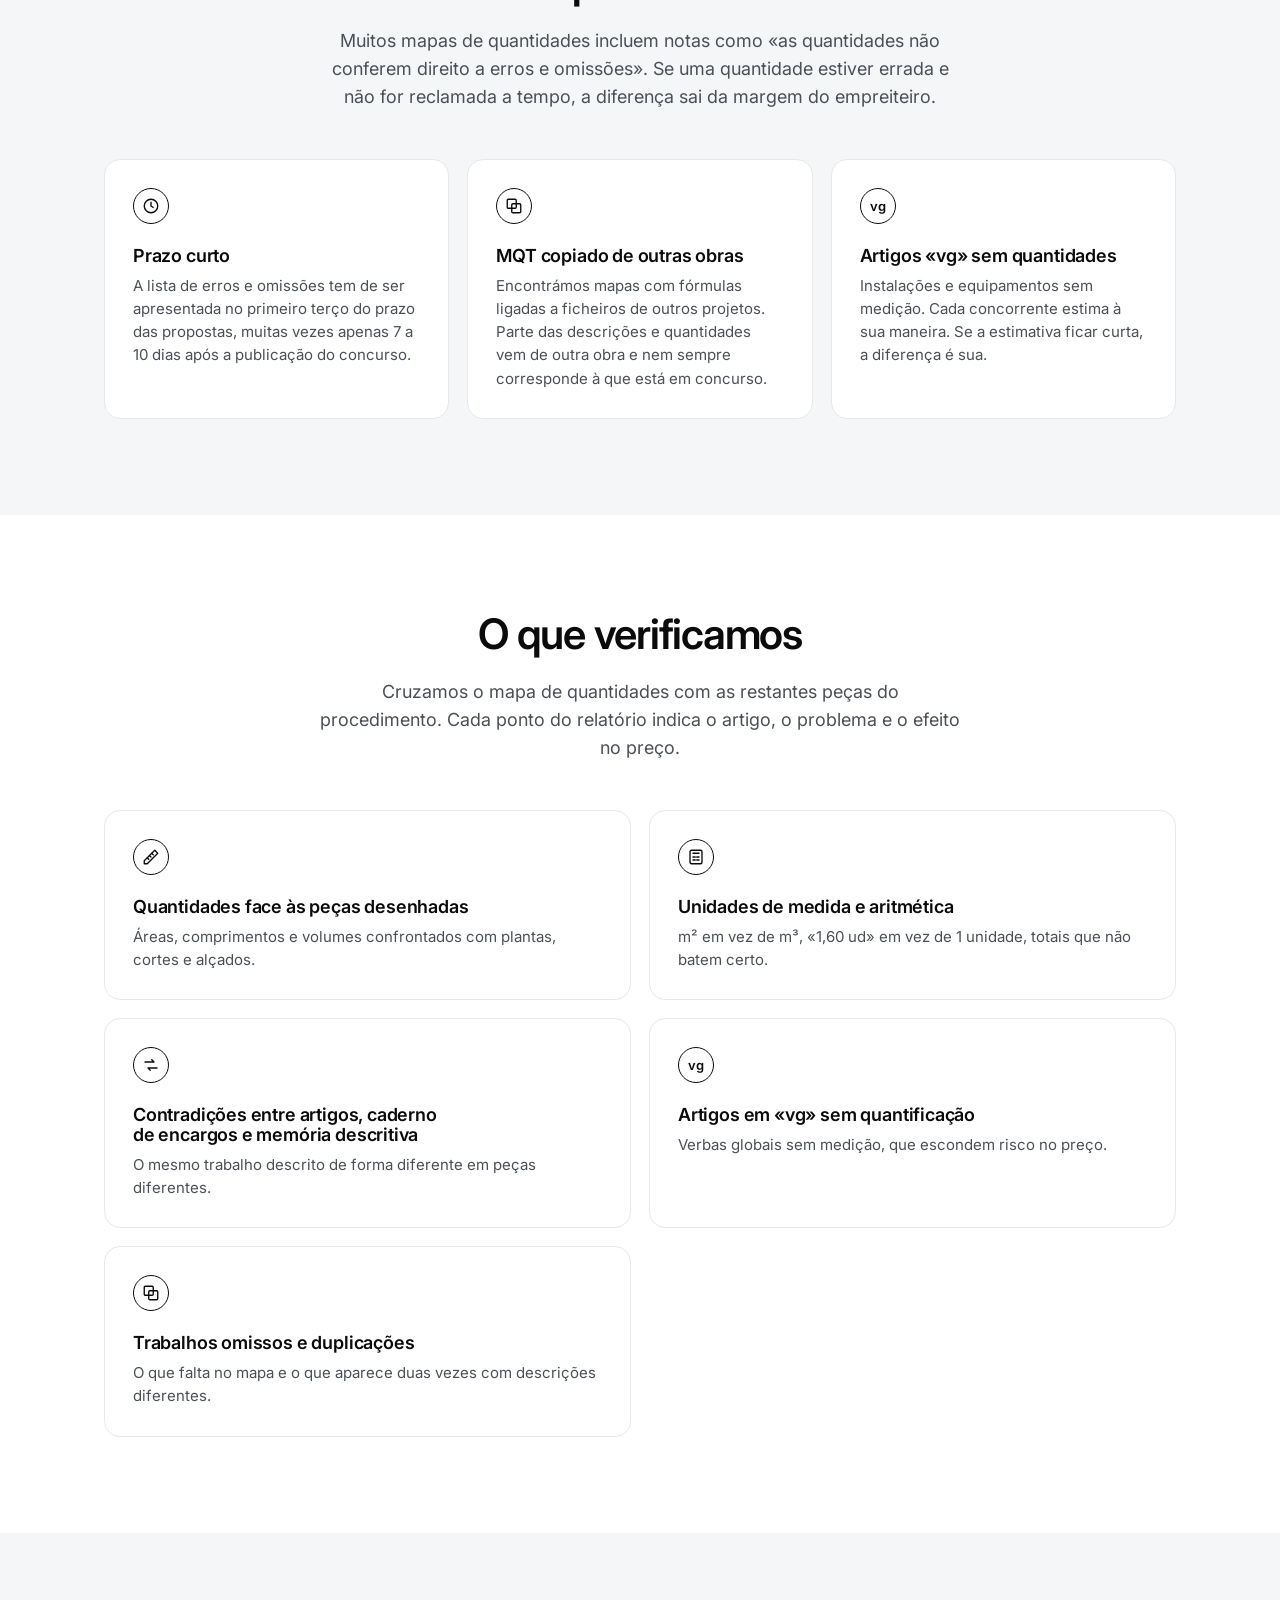
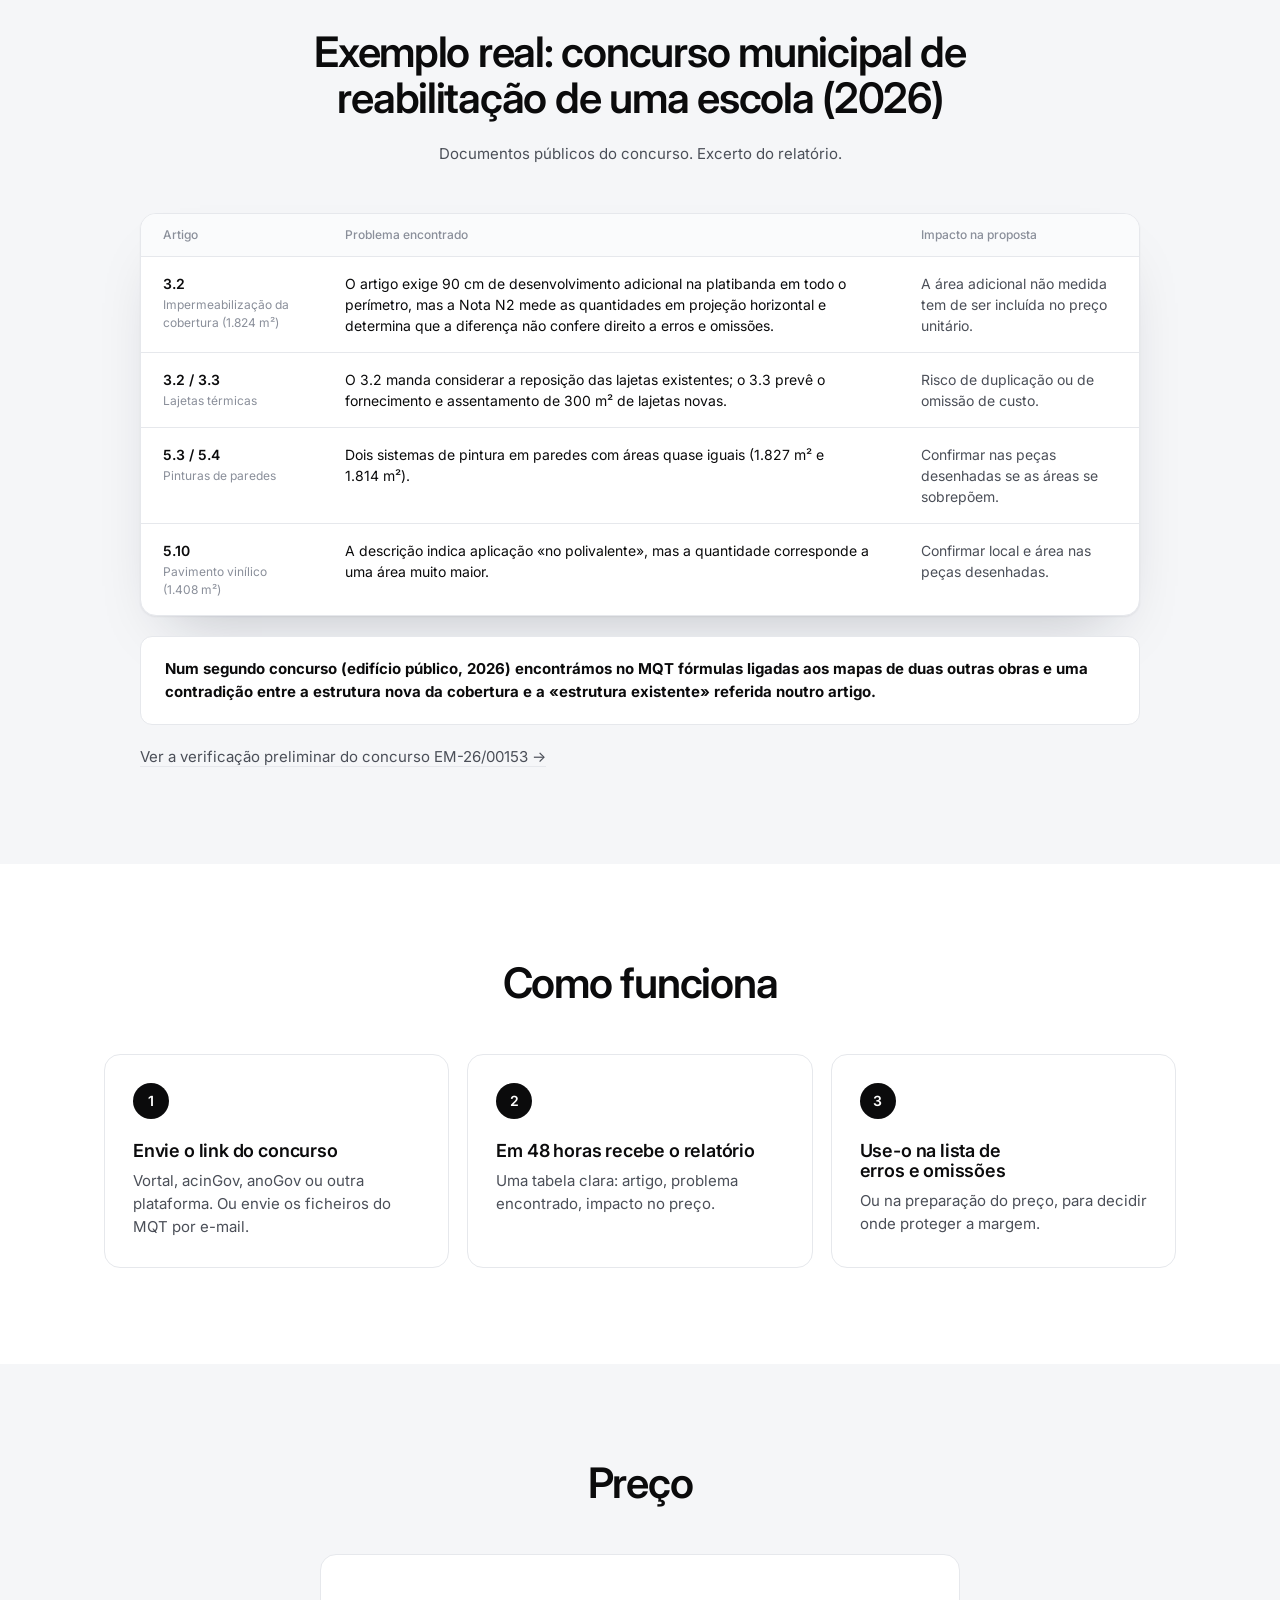
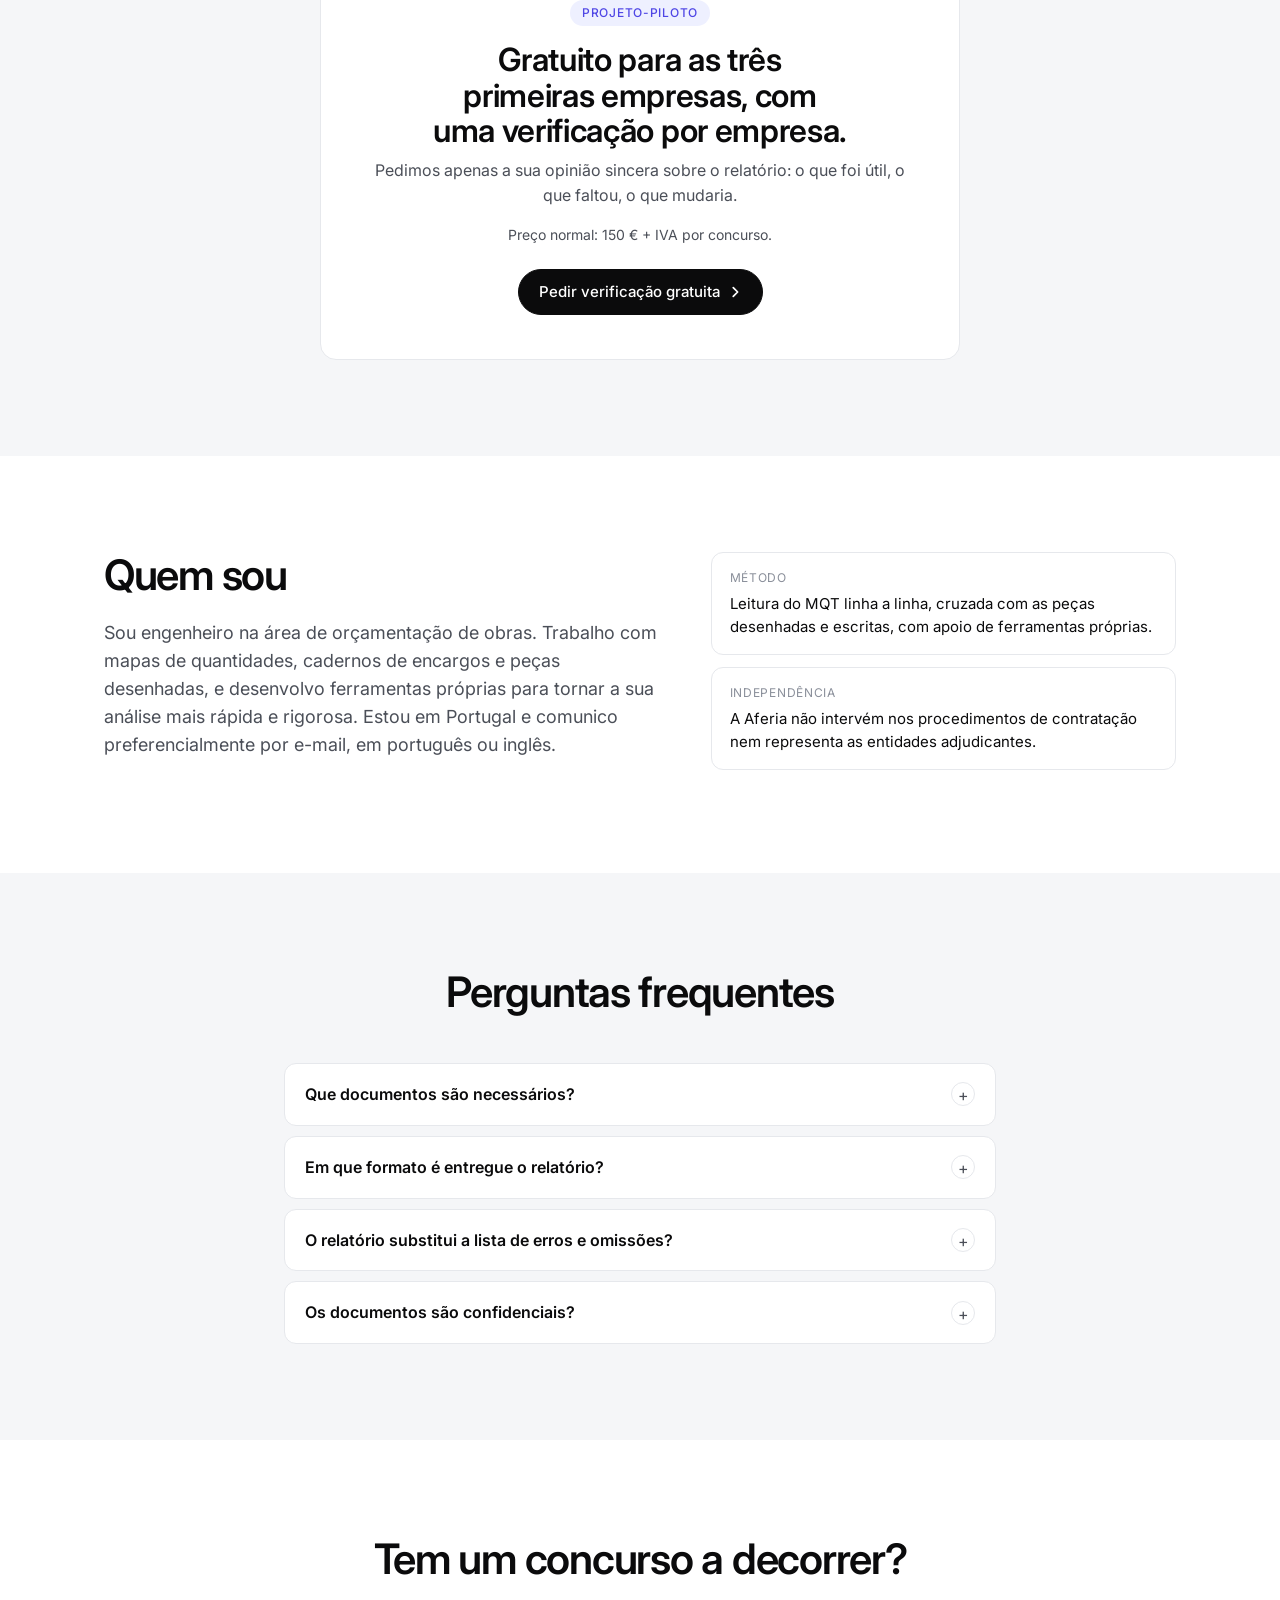
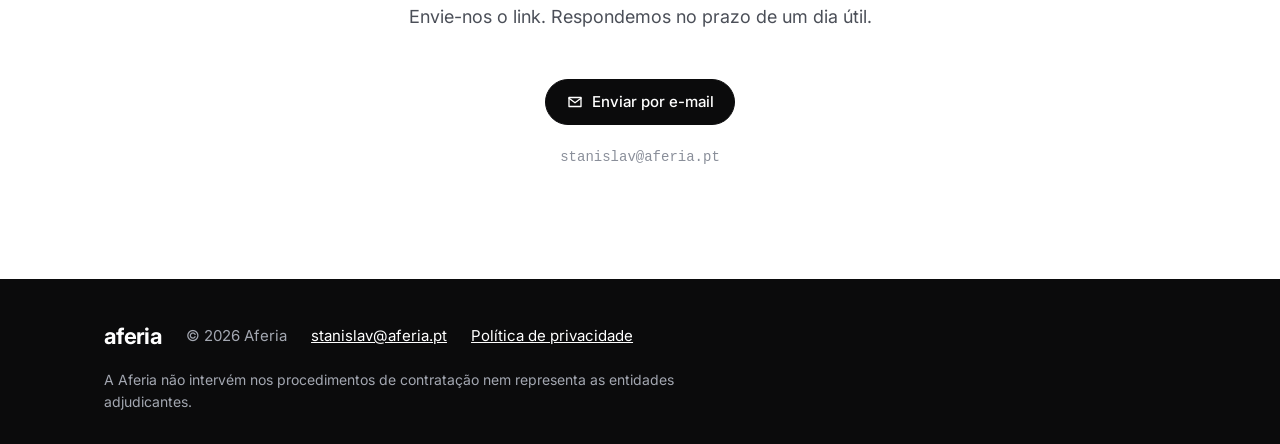
==== commit 8656d02a: "Espaços inseparáveis entre números e unidades (m², cm, m, ud, €) Co-Authored-By: Claude Fable 5.1 <n" ====
--- a/index.html
+++ b/index.html
@@ -3,7 +3,7 @@
 <head>
   <meta charset="utf-8">
   <meta name="viewport" content="width=device-width, initial-scale=1">
-  <title>Aferia — Verificação do mapa de quantidades em concursos públicos</title>
+  <title>Aferia: verificação do mapa de quantidades em concursos públicos</title>
   <meta name="description" content="Verificamos o mapa de quantidades (MQT) de concursos públicos de obras antes da entrega da proposta. Erros e omissões, unidades, contradições com as peças desenhadas. Relatório em 48 horas.">
   <link rel="canonical" href="https://aferia.pt/">
 
@@ -124,28 +124,28 @@
                 </thead>
                 <tbody>
                   <tr>
-                    <td class="art" data-label="Artigo">3.2<small>Impermeabilização da cobertura · 1.824 m²</small></td>
-                    <td data-label="Problema encontrado">Exige 90 cm adicionais na platibanda em todo o perímetro; a Nota N2 mede em projeção horizontal e determina que a diferença não confere direito a erros e omissões.</td>
+                    <td class="art" data-label="Artigo">3.2<small>Impermeabilização da cobertura · 1.824&nbsp;m²</small></td>
+                    <td data-label="Problema encontrado">Exige 90&nbsp;cm adicionais na platibanda em todo o perímetro; a Nota N2 mede em projeção horizontal e determina que a diferença não confere direito a erros e omissões.</td>
                     <td data-label="Tipo"><span class="tag">Quantidade</span></td>
                     <td class="impact" data-label="Impacto na proposta">A área adicional não medida tem de ser incluída no preço unitário.</td>
                     <td class="src" data-label="Fonte">MQT · Nota N2</td>
                   </tr>
                   <tr>
                     <td class="art" data-label="Artigo">3.2 / 3.3<small>Lajetas térmicas</small></td>
-                    <td data-label="Problema encontrado">O 3.2 manda considerar a reposição das lajetas existentes; o 3.3 prevê o fornecimento e assentamento de 300 m² de lajetas novas.</td>
+                    <td data-label="Problema encontrado">O 3.2 manda considerar a reposição das lajetas existentes; o 3.3 prevê o fornecimento e assentamento de 300&nbsp;m² de lajetas novas.</td>
                     <td data-label="Tipo"><span class="tag tag--dup">Duplicação</span></td>
                     <td class="impact" data-label="Impacto na proposta">Risco de duplicação ou de omissão de custo.</td>
                     <td class="src" data-label="Fonte">MQT</td>
                   </tr>
                   <tr>
                     <td class="art" data-label="Artigo">5.3 / 5.4<small>Pinturas de paredes</small></td>
-                    <td data-label="Problema encontrado">Dois sistemas de pintura em paredes com áreas quase iguais (1.827 m² e 1.814 m²).</td>
+                    <td data-label="Problema encontrado">Dois sistemas de pintura em paredes com áreas quase iguais (1.827&nbsp;m² e 1.814&nbsp;m²).</td>
                     <td data-label="Tipo"><span class="tag tag--dup">Duplicação</span></td>
                     <td class="impact" data-label="Impacto na proposta">Confirmar nas peças desenhadas se as áreas se sobrepõem.</td>
                     <td class="src" data-label="Fonte">MQT</td>
                   </tr>
                   <tr>
-                    <td class="art" data-label="Artigo">5.10<small>Pavimento vinílico · 1.408 m²</small></td>
+                    <td class="art" data-label="Artigo">5.10<small>Pavimento vinílico · 1.408&nbsp;m²</small></td>
                     <td data-label="Problema encontrado">A descrição indica aplicação «no polivalente», mas a quantidade corresponde a uma área muito maior.</td>
                     <td data-label="Tipo"><span class="tag tag--chk">A confirmar</span></td>
                     <td class="impact" data-label="Impacto na proposta">Confirmar local e área nas peças desenhadas.</td>
@@ -204,7 +204,7 @@
           <article class="card">
             <div class="card__icon" aria-hidden="true"><svg viewBox="0 0 24 24" fill="none" stroke="currentColor" stroke-width="1.8" stroke-linecap="round" stroke-linejoin="round"><rect x="4" y="3" width="16" height="18" rx="2"/><path d="M8 7h8M8 12h3M13 12h3M8 16h3M13 16h3"/></svg></div>
             <h3>Unidades de medida e aritmética</h3>
-            <p>m² em vez de m³, «1,60 ud» em vez de 1 unidade, totais que não batem certo.</p>
+            <p>m² em vez de m³, «1,60&nbsp;ud» em vez de 1 unidade, totais que não batem certo.</p>
           </article>
           <article class="card">
             <div class="card__icon" aria-hidden="true"><svg viewBox="0 0 24 24" fill="none" stroke="currentColor" stroke-width="1.8" stroke-linecap="round" stroke-linejoin="round"><path d="M4 8h12l-3-3M20 16H8l3 3"/></svg></div>
@@ -244,22 +244,22 @@
             </thead>
             <tbody>
               <tr>
-                <td class="art" data-label="Artigo">3.2<small>Impermeabilização da cobertura (1.824 m²)</small></td>
-                <td data-label="Problema encontrado">O artigo exige 90 cm de desenvolvimento adicional na platibanda em todo o perímetro, mas a Nota N2 mede as quantidades em projeção horizontal e determina que a diferença não confere direito a erros e omissões.</td>
+                <td class="art" data-label="Artigo">3.2<small>Impermeabilização da cobertura (1.824&nbsp;m²)</small></td>
+                <td data-label="Problema encontrado">O artigo exige 90&nbsp;cm de desenvolvimento adicional na platibanda em todo o perímetro, mas a Nota N2 mede as quantidades em projeção horizontal e determina que a diferença não confere direito a erros e omissões.</td>
                 <td class="impact" data-label="Impacto na proposta">A área adicional não medida tem de ser incluída no preço unitário.</td>
               </tr>
               <tr>
                 <td class="art" data-label="Artigo">3.2 / 3.3<small>Lajetas térmicas</small></td>
-                <td data-label="Problema encontrado">O 3.2 manda considerar a reposição das lajetas existentes; o 3.3 prevê o fornecimento e assentamento de 300 m² de lajetas novas.</td>
+                <td data-label="Problema encontrado">O 3.2 manda considerar a reposição das lajetas existentes; o 3.3 prevê o fornecimento e assentamento de 300&nbsp;m² de lajetas novas.</td>
                 <td class="impact" data-label="Impacto na proposta">Risco de duplicação ou de omissão de custo.</td>
               </tr>
               <tr>
                 <td class="art" data-label="Artigo">5.3 / 5.4<small>Pinturas de paredes</small></td>
-                <td data-label="Problema encontrado">Dois sistemas de pintura em paredes com áreas quase iguais (1.827 m² e 1.814 m²).</td>
+                <td data-label="Problema encontrado">Dois sistemas de pintura em paredes com áreas quase iguais (1.827&nbsp;m² e 1.814&nbsp;m²).</td>
                 <td class="impact" data-label="Impacto na proposta">Confirmar nas peças desenhadas se as áreas se sobrepõem.</td>
               </tr>
               <tr>
-                <td class="art" data-label="Artigo">5.10<small>Pavimento vinílico (1.408 m²)</small></td>
+                <td class="art" data-label="Artigo">5.10<small>Pavimento vinílico (1.408&nbsp;m²)</small></td>
                 <td data-label="Problema encontrado">A descrição indica aplicação «no polivalente», mas a quantidade corresponde a uma área muito maior.</td>
                 <td class="impact" data-label="Impacto na proposta">Confirmar local e área nas peças desenhadas.</td>
               </tr>
@@ -312,7 +312,7 @@
           <span class="price__badge">Projeto-piloto</span>
           <h3>Gratuito para as três primeiras empresas, com uma verificação por empresa.</h3>
           <p>Pedimos apenas a sua opinião sincera sobre o relatório: o que foi útil, o que faltou, o que mudaria.</p>
-          <p class="fine">Preço normal: 150 € + IVA por concurso.</p>
+          <p class="fine">Preço normal: 150&nbsp;€ + IVA por concurso.</p>
           <div class="ctas ctas--center">
             <a class="pill pill--dark" href="mailto:stanislav@aferia.pt?subject=Verifica%C3%A7%C3%A3o%20de%20MQT%20%E2%80%94%20projeto-piloto">Pedir verificação gratuita
               <svg viewBox="0 0 16 16" fill="none" stroke="currentColor" stroke-width="2" stroke-linecap="round" stroke-linejoin="round" aria-hidden="true"><path d="M6 3l5 5-5 5"/></svg>
